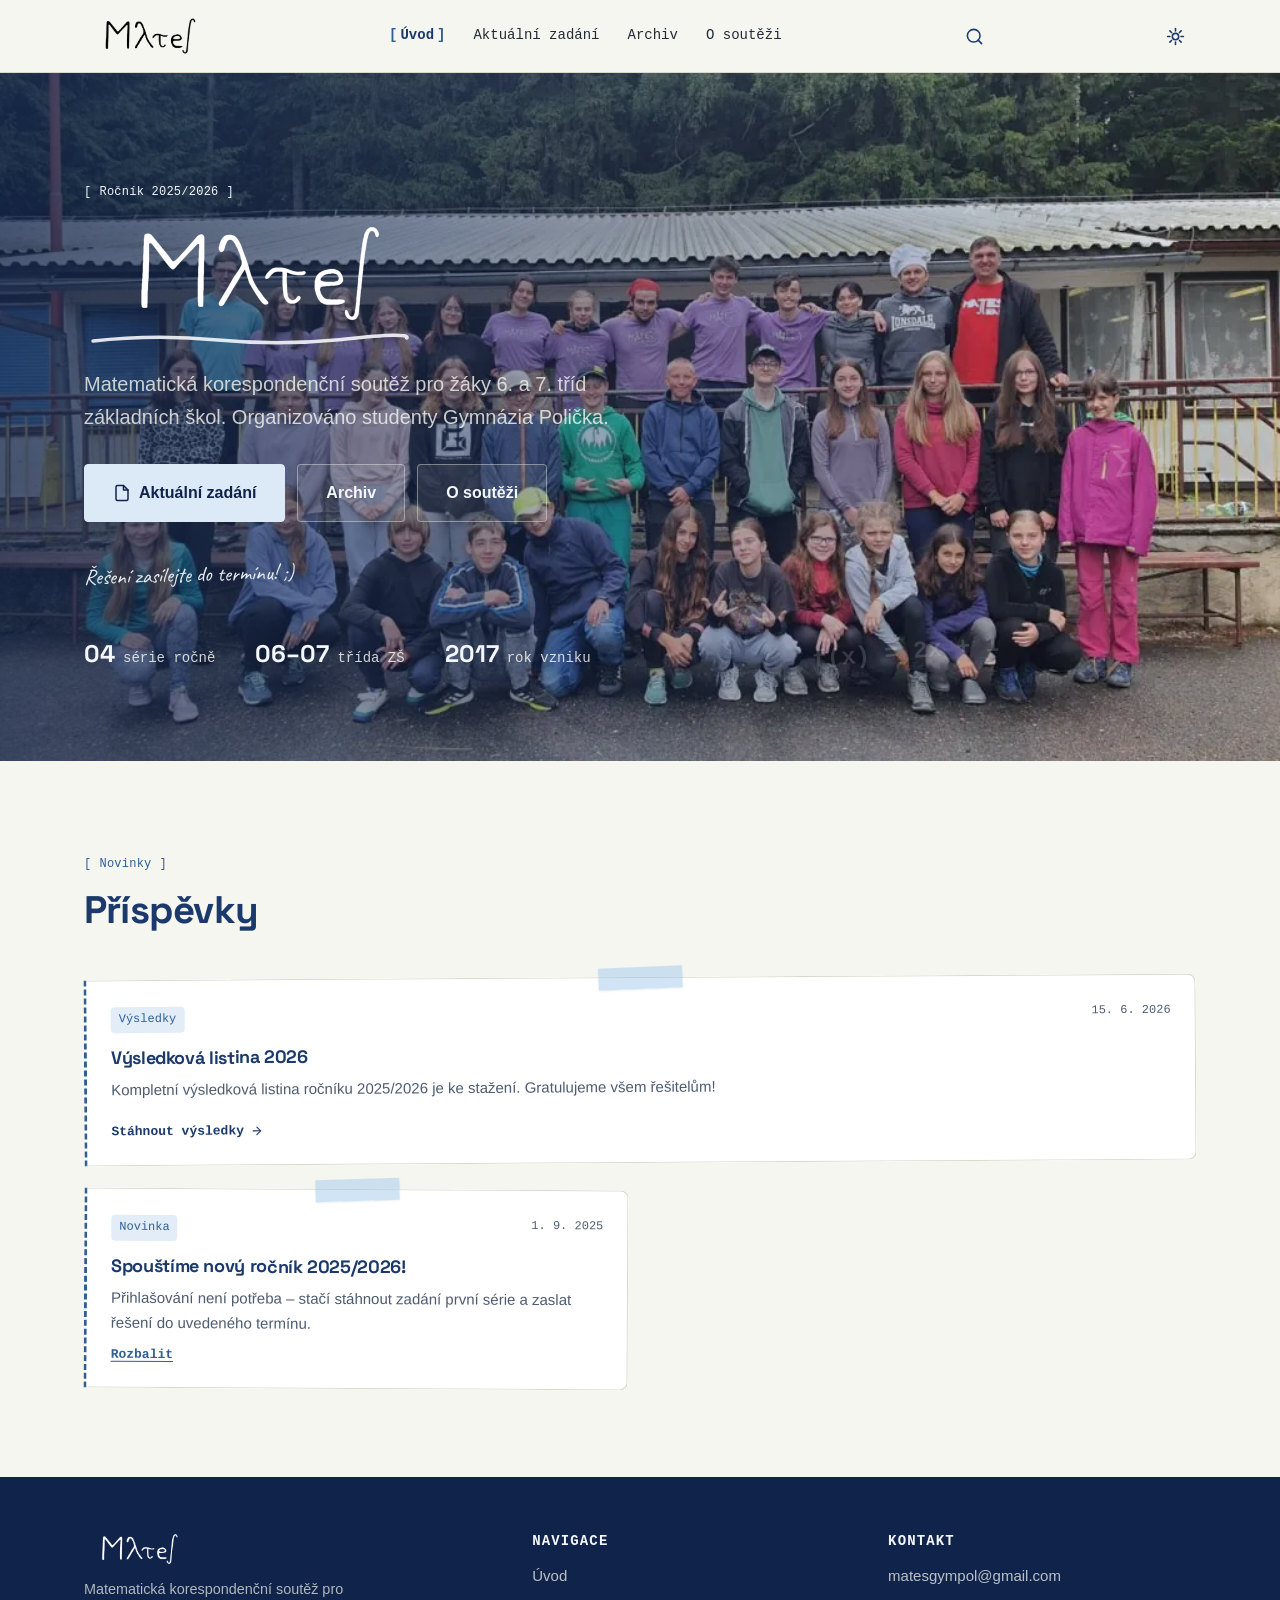
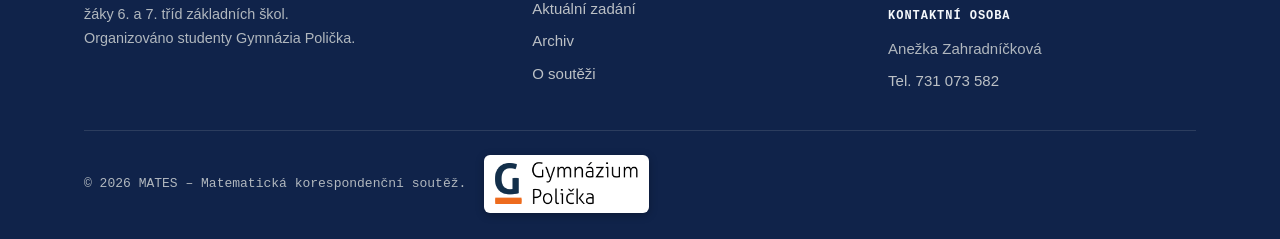
==== index.html @ 6ae93d24 "Add files via upload" ====
<!DOCTYPE html>
<html lang="cs">
<head>
<meta charset="UTF-8">
<meta name="viewport" content="width=device-width, initial-scale=1">
<title>Úvod – MATES | Matematická korespondenční soutěž</title>
<meta name="description" content="MATES – matematická korespondenční soutěž pro žáky 6. a 7. tříd základních škol, organizovaná studenty Gymnázia Polička.">
<link rel="icon" href="assets/images/favicon.svg" type="image/svg+xml">
<meta name="theme-color" content="#1B3A6B" media="(prefers-color-scheme: light)">
<meta name="theme-color" content="#0F1729" media="(prefers-color-scheme: dark)">
<meta property="og:type" content="website">
<meta property="og:title" content="Úvod – MATES | Matematická korespondenční soutěž">
<meta property="og:description" content="MATES – matematická korespondenční soutěž pro žáky 6. a 7. tříd základních škol, organizovaná studenty Gymnázia Polička.">
<meta property="og:image" content="assets/images/back1.webp">
<link rel="preload" as="image" href="assets/images/back1.webp">
<script>(function(){var t=null;try{t=localStorage.getItem("mates-theme")}catch(e){}if(t!=="light"&&t!=="dark"){t=window.matchMedia&&matchMedia("(prefers-color-scheme: dark)").matches?"dark":"light"}document.documentElement.setAttribute("data-theme",t)})();</script>
<link rel="preconnect" href="https://fonts.googleapis.com">
<link rel="preconnect" href="https://fonts.gstatic.com" crossorigin>
<link href="https://fonts.googleapis.com/css2?family=Space+Grotesk:wght@500;600;700&amp;family=Caveat:wght@600&amp;display=swap" rel="stylesheet">
<link rel="stylesheet" href="style.css?v=7">
</head>
<body>

<a class="skip-link" href="#main-content">Přeskočit na obsah</a>

<div class="chyba" id="chyba-obsah" hidden></div>

<header class="site-header" role="banner">
  <div class="container">
    <div class="nav">
      <a href="index.html" class="nav__brand" aria-label="MATES – Přejít na úvodní stránku">
        <img class="nav__logo" src="assets/images/logo.webp" alt="" aria-hidden="true">
      </a>

      <button class="nav__toggle" aria-controls="mobile-navigation" aria-expanded="false" aria-label="Otevřít menu">
        <span></span><span></span><span></span>
      </button>

      <nav aria-label="Hlavní navigace">
        <ul class="nav__menu">
          <li><a href="index.html" class="nav__link is-active" aria-current="page">Úvod</a></li>
          <li><a href="aktualni-zadani.html" class="nav__link">Aktuální zadání</a></li>
          <li><a href="archiv.html" class="nav__link">Archiv</a></li>
          <li><a href="o-soutezi.html" class="nav__link">O soutěži</a></li>
        </ul>
      </nav>

      <button type="button" class="nav__search" id="search-toggle" aria-label="Hledat" aria-expanded="false">
        <svg xmlns="http://www.w3.org/2000/svg" width="20" height="20" viewBox="0 0 24 24" fill="none" stroke="currentColor" stroke-width="2" stroke-linecap="round" stroke-linejoin="round" aria-hidden="true"><circle cx="11" cy="11" r="8"/><line x1="21" y1="21" x2="16.65" y2="16.65"/></svg>
      </button>

      <button type="button" class="theme-toggle" aria-label="Přepnout tmavý režim">
        <svg class="icon-sun" xmlns="http://www.w3.org/2000/svg" width="20" height="20" viewBox="0 0 24 24" fill="none" stroke="currentColor" stroke-width="2" stroke-linecap="round" stroke-linejoin="round" aria-hidden="true"><circle cx="12" cy="12" r="4"/><line x1="12" y1="2" x2="12" y2="5"/><line x1="12" y1="19" x2="12" y2="22"/><line x1="2" y1="12" x2="5" y2="12"/><line x1="19" y1="12" x2="22" y2="12"/><line x1="4.9" y1="4.9" x2="7" y2="7"/><line x1="17" y1="17" x2="19.1" y2="19.1"/><line x1="4.9" y1="19.1" x2="7" y2="17"/><line x1="17" y1="7" x2="19.1" y2="4.9"/></svg>
        <svg class="icon-moon" xmlns="http://www.w3.org/2000/svg" width="20" height="20" viewBox="0 0 24 24" fill="none" stroke="currentColor" stroke-width="2" stroke-linecap="round" stroke-linejoin="round" aria-hidden="true"><path d="M21 12.8A9 9 0 1 1 11.2 3a7 7 0 0 0 9.8 9.8z"/></svg>
      </button>
    </div>
  </div>
</header>

<div class="mobile-nav__overlay" id="mobile-nav-overlay" aria-hidden="true"></div>

<nav id="mobile-navigation" class="mobile-nav" aria-label="Mobilní navigace" aria-hidden="true">
  <div class="mobile-nav__header">
    <button class="mobile-nav__close" aria-label="Zavřít menu">
      <svg xmlns="http://www.w3.org/2000/svg" width="22" height="22" viewBox="0 0 24 24" fill="none" stroke="currentColor" stroke-width="2" stroke-linecap="round" stroke-linejoin="round"><line x1="18" y1="6" x2="6" y2="18"/><line x1="6" y1="6" x2="18" y2="18"/></svg>
    </button>
  </div>
  <div class="mobile-nav__content">
    <div class="mobile-nav__search">
      <input type="search" id="mobile-search-input" class="search__input" placeholder="Hledat…" aria-label="Vyhledat na webu" autocomplete="off">
      <div class="search__results" id="mobile-search-results" hidden></div>
    </div>
    <ul class="mobile-nav__list">
      <li><a href="index.html" class="is-active" aria-current="page">Úvod</a></li>
      <li><a href="aktualni-zadani.html">Aktuální zadání</a></li>
      <li><a href="archiv.html">Archiv</a></li>
      <li><a href="o-soutezi.html">O soutěži</a></li>
    </ul>
  </div>
  <div class="mobile-nav__footer">
    <h4>Kontakt</h4>
    <a data-z="email-link" href="mailto:matesgympol@gmail.com">matesgympol@gmail.com</a>
    <span data-z="skola">Gymnázium Polička</span>
    <button type="button" class="theme-toggle" aria-label="Přepnout tmavý režim">
      <svg class="icon-sun" xmlns="http://www.w3.org/2000/svg" width="20" height="20" viewBox="0 0 24 24" fill="none" stroke="currentColor" stroke-width="2" stroke-linecap="round" stroke-linejoin="round" aria-hidden="true"><circle cx="12" cy="12" r="4"/><line x1="12" y1="2" x2="12" y2="5"/><line x1="12" y1="19" x2="12" y2="22"/><line x1="2" y1="12" x2="5" y2="12"/><line x1="19" y1="12" x2="22" y2="12"/><line x1="4.9" y1="4.9" x2="7" y2="7"/><line x1="17" y1="17" x2="19.1" y2="19.1"/><line x1="4.9" y1="19.1" x2="7" y2="17"/><line x1="17" y1="7" x2="19.1" y2="4.9"/></svg>
      <svg class="icon-moon" xmlns="http://www.w3.org/2000/svg" width="20" height="20" viewBox="0 0 24 24" fill="none" stroke="currentColor" stroke-width="2" stroke-linecap="round" stroke-linejoin="round" aria-hidden="true"><path d="M21 12.8A9 9 0 1 1 11.2 3a7 7 0 0 0 9.8 9.8z"/></svg>
      <span>Tmavý režim</span>
    </button>
  </div>
</nav>

<main id="main-content">

  <section class="hero" aria-label="Úvodní sekce">
    <div class="hero__bg" id="hero-fotka"></div>

    <!-- Křídové čmáranice (vzorce) -->
    <svg class="doodle doodle--1" viewBox="0 0 220 44" aria-hidden="true"><text x="4" y="32" font-size="26">x² + y² = r²</text></svg>
    <svg class="doodle doodle--2" viewBox="0 0 190 44" aria-hidden="true"><text x="4" y="32" font-size="24">f(x) = 2x + 1</text></svg>
    <svg class="doodle doodle--3" viewBox="0 0 120 44" aria-hidden="true"><text x="4" y="32" font-size="30">∑ n²</text></svg>
    <svg class="doodle doodle--4" viewBox="0 0 150 44" aria-hidden="true"><text x="4" y="32" font-size="28">π ≈ 3,14</text></svg>

    <div class="container">
      <div class="hero__content">
        <span class="eyebrow" id="hero-stav">Ročník 2025/2026 · aktivní</span>
        <h1 class="hero__title"><img class="hero__logo" src="assets/images/logo-white.webp" alt="MATES"></h1>
        <svg class="chalk-underline" viewBox="0 0 300 14" preserveAspectRatio="none" aria-hidden="true">
          <path d="M3 9 Q 60 2 120 8 T 240 7 T 297 6" fill="none" stroke="currentColor" stroke-width="3.5" stroke-linecap="round"/>
        </svg>
        <p class="hero__subtitle" id="hero-podtitulek"></p>
        <div class="hero__actions">
          <a href="aktualni-zadani.html" class="btn btn-chalk btn-lg">
            <svg xmlns="http://www.w3.org/2000/svg" width="18" height="18" viewBox="0 0 24 24" fill="none" stroke="currentColor" stroke-width="2" stroke-linecap="round" stroke-linejoin="round"><path d="M14 2H6a2 2 0 0 0-2 2v16a2 2 0 0 0 2 2h12a2 2 0 0 0 2-2V8z"/><polyline points="14 2 14 8 20 8"/></svg>
            Aktuální zadání
          </a>
          <a href="archiv.html" class="btn btn-ghost btn-lg">Archiv</a>
          <a href="o-soutezi.html" class="btn btn-ghost btn-lg">O soutěži</a>
        </div>
        <p class="hero__note" id="hero-poznamka" hidden></p>
        <div class="hero__stats" id="hero-statistiky"></div>
      </div>
    </div>
  </section>

  <section class="section" id="prispevky">
    <div class="container">
      <div class="section__head">
        <span class="eyebrow">Novinky</span>
        <h2 class="section__title"><a href="vsechny-prispevky.html">Příspěvky</a></h2>
      </div>
      <div class="posts-grid" id="posts-grid"></div>
    </div>
  </section>

</main>

<footer class="site-footer" role="contentinfo">
  <div class="container">
    <div class="footer-top">
      <div>
        <div class="footer-brand"><img class="footer-logo" src="assets/images/logo-white.webp" alt="" aria-hidden="true"></div>
        <p class="footer-desc">Matematická korespondenční soutěž pro žáky 6. a 7. tříd základních škol. Organizováno studenty Gymnázia Polička.</p>
      </div>
      <div>
        <h4 class="footer-heading">Navigace</h4>
        <nav class="footer-links" aria-label="Patička navigace">
          <a href="index.html">Úvod</a>
          <a href="aktualni-zadani.html">Aktuální zadání</a>
          <a href="archiv.html">Archiv</a>
          <a href="o-soutezi.html">O soutěži</a>
        </nav>
      </div>
      <div>
        <h4 class="footer-heading">Kontakt</h4>
        <div class="footer-links">
          <a data-z="email-link" href="mailto:matesgympol@gmail.com">matesgympol@gmail.com</a>
          <span class="footer-subhead">Kontaktní osoba</span>
          <span data-z="osoba">Anežka Zahradníčková</span>
          <a data-z="telefon" href="tel:731073582">Tel. 731 073 582</a>
        </div>
      </div>
    </div>
    <div class="footer-bottom">
      <span class="footer-bottom__group">
        <span>&copy; <span data-z="rok-letos">2026</span> MATES – Matematická korespondenční soutěž.</span>
        <a class="footer-school-logo" href="https://www.gympolicka.cz" target="_blank" rel="noopener" aria-label="Gymnázium Polička – web školy"><img src="assets/images/skola-logo.webp" alt="Gymnázium Polička"></a>
      </span>
    </div>
  </div>
</footer>

<script src="obsah.js?v=7"></script>
<script src="main.js?v=7"></script>
<script src="editor.js?v=7"></script>
</body>
</html>
---- style.css ----
/* ============================================================================
   MATES — design system
   Modrá tabule s bílou křídou na papírovém pozadí.
   Vzhled (barvy, písma) se mění TADY. Obsah se mění v obsah.js.
   ============================================================================ */

:root {
  color-scheme: light;
  --ink: #1B3A6B;
  --ink-2: #10234A;
  --paper: #F5F6EF;
  --paper-2: #ECEEE3;
  --box: #F2F3ED;   /* jemnější béžová pro řádky a krabice */
  --chalk: #F4F7FB;   /* bílá křída (na modré tabuli) */
  --chalk-deep: #2F5D94; /* ocelová modř (na světlém pozadí) */
  --coral: #C6512F;
  --coral-bg: #FBEAE2;
  --line: #DAD9CC;
  --text: #202B38;      /* neutrál zchlazený k modři */
  --text-muted: #4E5C70; /* ≥ 5.5:1 na papíře */
  --white: #FFFFFF;

  /* modrá škála jednoho odstínu */
  --blue-50: #E3EDF8;
  --blue-100: #DCE9F7;
  --blue-200: #C9DDF2;
  /* sémantické stavy */
  --ok: #2E6B3C; --ok-bg: #E4F0E6;
  --warn: #8A6D1D; --warn-bg: #F6F0DA;

  --hero-bg: #10234A;
  --shadow-hdr: 0 6px 20px rgba(16,35,74,0.14);

  --font-display: "Space Grotesk", "Segoe UI", sans-serif;
  --font-body: -apple-system, BlinkMacSystemFont, "Segoe UI", Roboto, "Helvetica Neue", Arial, sans-serif;
  --font-mono: ui-monospace, "Cascadia Mono", "Segoe UI Mono", Menlo, Consolas, monospace;
  --font-hand: "Caveat", "Segoe Script", cursive;

  /* typografická škála */
  --text-xs: 0.75rem; --text-sm: 0.875rem; --text-md: 1.0625rem;
  --text-lg: 1.125rem; --text-xl: 1.375rem; --text-2xl: 1.75rem; --text-3xl: 2.4rem;
  /* rytmus pohybu */
  --dur-1: 0.15s; --dur-2: 0.25s; --dur-3: 0.4s;

  --radius-sm: 4px;
  --radius-md: 8px;
  --container: 1160px;
  --pad: 24px;
  --gap-section: 88px;

  --ease: cubic-bezier(0.4, 0, 0.2, 1);
}

/* ---------- Tmavý režim (přepínač v menu / dle systému) ---------- */
[data-theme="dark"] {
  color-scheme: dark;
  --ink: #DCE5F1;
  --ink-2: #0A111F;
  --paper: #0F1729;
  --paper-2: #16213A;
  --box: #1B2845;   /* řádky světlejší než karta → oddělené */
  --chalk: #F4F7FB;
  --chalk-deep: #8FB4E0;
  --coral: #E37E5A;
  --coral-bg: #3A241C;
  --line: rgba(220,231,245,0.14);
  --text: #C9D4E2;
  --text-muted: #9AA7BA; /* ≥ 6:1 na tmavých plochách */
  --white: #17223B;
  --blue-50: #22355A;
  --blue-100: #2A3F68;
  --blue-200: #33507F;
  --ok: #7BC48F; --ok-bg: #1D3326;
  --warn: #D9B45C; --warn-bg: #332B17;
  --hero-bg: #0B1526;
  --shadow-hdr: 0 6px 20px rgba(0,0,0,0.5);
}
[data-theme="dark"] .btn-primary:hover { background: var(--blue-200); border-color: var(--blue-200); color: var(--ink-2); }
[data-theme="dark"] .btn-chalk { color: var(--chalk); }
[data-theme="dark"] .btn-chalk:hover { color: var(--chalk); }
[data-theme="dark"] .skip-link { color: var(--ink-2); }
[data-theme="dark"] .info-item__logo, [data-theme="dark"] .footer-school-logo img { background: #fff; }
[data-theme="dark"] .tape { background: rgba(154,195,235,0.25); }
[data-theme="dark"] .archiv-link { border: 1px solid var(--line); }
[data-theme="dark"] .edit-overlay { background: rgba(5,10,20,0.72); }
@media (max-width: 900px) { .nav .theme-toggle { display: none; } }

/* ---------- Reset ---------- */
*, *::before, *::after { box-sizing: border-box; margin: 0; padding: 0; }
html { -webkit-font-smoothing: antialiased; scroll-padding-top: 84px; }
body {
  font-family: var(--font-body);
  font-size: 1rem;
  color: var(--text);
  background: var(--paper);
  line-height: 1.65;
  overflow-x: hidden;
}
img { max-width: 100%; height: auto; display: block; }
a { color: inherit; text-decoration: none; }
ul, ol { list-style: none; }
button { font: inherit; cursor: pointer; background: none; border: none; color: inherit; }
h1, h2, h3, h4 {
  font-family: var(--font-display);
  color: var(--ink);
  line-height: 1.2;
  font-weight: 700;
  letter-spacing: -0.02em;
}
p { margin-bottom: 1rem; }
p:last-child { margin-bottom: 0; }
svg { display: block; }

:focus-visible { outline: 2px solid var(--chalk-deep); outline-offset: 2px; }
::selection { background: var(--chalk-deep); color: var(--paper); }
.hero :focus-visible, .page-hero :focus-visible, .site-footer :focus-visible, .btn-ghost:focus-visible { outline-color: rgba(244,247,251,0.95); }

@media (prefers-reduced-motion: reduce) {
  * { animation-duration: 0.01ms !important; transition-duration: 0.01ms !important; }
}

/* ---------- Základní prvky ---------- */
.container { max-width: var(--container); margin: 0 auto; padding: 0 var(--pad); }
.section { padding: var(--gap-section) 0; }
.section--alt { background: var(--paper-2); }
.section__head { margin-bottom: 44px; }
.section__head .eyebrow { margin-bottom: 12px; }
.section__title { font-size: clamp(1.75rem, 4vw, 2.4rem); }

.sr-only {
  position: absolute; width: 1px; height: 1px; padding: 0; margin: -1px;
  overflow: hidden; clip: rect(0,0,0,0); white-space: nowrap; border: 0;
}

.skip-link {
  position: absolute; top: -100%; left: 16px;
  background: var(--ink); color: var(--white);
  padding: 10px 18px; border-radius: 0 0 var(--radius-sm) var(--radius-sm);
  z-index: 9999; font-weight: 600; font-family: var(--font-mono); font-size: 0.85rem;
}
.skip-link:focus { top: 0; }

/* Štítek v hranatých závorkách — jako zápis rovnice */
.eyebrow {
  display: inline-flex; align-items: center; gap: 8px;
  font-family: var(--font-mono); font-size: 0.75rem; font-weight: 500;
  letter-spacing: 0.02em; color: var(--chalk-deep);
}
.eyebrow::before { content: "["; }
.eyebrow::after { content: "]"; }

/* ---------- Tlačítka ---------- */
.btn {
  display: inline-flex; align-items: center; justify-content: center; gap: 8px;
  padding: 12px 22px; border-radius: var(--radius-sm);
  font-size: 0.9375rem; font-weight: 600;
  border: 1.5px solid transparent; transition: transform 0.15s var(--ease), background-color 0.15s var(--ease), color 0.15s var(--ease);
  white-space: nowrap;
}
.btn:hover { transform: translateY(-2px); }
.btn:active { transform: translateY(0) scale(0.98); }
.btn-primary { background: var(--ink); color: var(--paper); border-color: var(--ink); }
.btn-primary:hover { background: var(--ink-2); border-color: var(--ink-2); }
.btn-chalk { background: var(--blue-100); color: var(--ink-2); border-color: var(--blue-100); }
.btn-chalk:hover { background: var(--blue-200); border-color: var(--blue-200); }
.btn-outline { background: transparent; color: var(--ink); border-color: var(--ink); }
.btn-outline:hover { background: var(--ink); color: var(--paper); }
.btn-ghost { background: rgba(245,246,239,0.08); color: var(--chalk); border-color: rgba(245,246,239,0.4); }
.btn-ghost:hover { background: rgba(245,246,239,0.18); }
.btn-sm { padding: 8px 16px; font-size: 0.8125rem; }
.btn-lg { padding: 15px 28px; font-size: 1rem; }
.btn-full { width: 100%; }

/* ---------- Chybový pruh (když se pokazí obsah.js) ---------- */
.chyba {
  background: var(--coral-bg); color: var(--coral);
  border-bottom: 2px solid var(--coral);
  padding: 12px var(--pad); font-size: 0.875rem; font-weight: 600;
}

/* ============================================================================
   HLAVIČKA A MENU
   ============================================================================ */
.site-header {
  position: sticky; top: 0; z-index: 1000;
  background: var(--paper);
  border-bottom: 1px solid var(--line);
  transition: box-shadow 0.25s var(--ease);
}
.site-header.is-scrolled { box-shadow: var(--shadow-hdr); }
/* Poznámka: mobilní menu (drawer) má z-index 1100, overlay 1050,
   takže vysouvací panel leží NAD hlavičkou a tlačítko zavření je klikací. */
.nav { display: flex; align-items: center; justify-content: space-between; height: 72px; gap: 16px; }
.nav__brand { display: flex; align-items: center; gap: 10px; font-family: var(--font-display); font-weight: 700; font-size: 1.25rem; color: var(--ink); }
.nav__logo { height: 38px; width: auto; }
.nav__brand-mark {
  display: flex; align-items: center; justify-content: center; width: 36px; height: 36px;
  background: var(--ink); color: var(--chalk); border-radius: var(--radius-sm);
  font-family: var(--font-mono); font-weight: 700; font-size: 0.95rem;
}

.nav__search {
  display: inline-flex; align-items: center; justify-content: center;
  width: 40px; height: 40px; border-radius: var(--radius-sm);
  color: var(--ink); background: transparent; border: 1px solid transparent;
  cursor: pointer; transition: background 0.15s var(--ease), color 0.15s var(--ease), border-color 0.15s var(--ease);
}
.nav__search:hover { background: var(--paper-2); color: var(--chalk-deep); border-color: var(--line); }
.nav__search[aria-expanded="true"] { background: var(--paper-2); color: var(--chalk-deep); border-color: var(--line); }
.nav__search svg { width: 19px; height: 19px; }

/* Přepínač světlého/tmavého režimu */
.theme-toggle {
  display: inline-flex; align-items: center; justify-content: center;
  width: 40px; height: 40px; border-radius: var(--radius-sm);
  color: var(--ink); background: transparent; border: 1px solid transparent;
  cursor: pointer; transition: background var(--dur-1) var(--ease), color var(--dur-1) var(--ease), border-color var(--dur-1) var(--ease);
}
.theme-toggle:hover { background: var(--paper-2); color: var(--chalk-deep); border-color: var(--line); }
.theme-toggle svg { width: 19px; height: 19px; }
.theme-toggle .icon-moon { display: none; }
[data-theme="dark"] .theme-toggle .icon-sun { display: none; }
[data-theme="dark"] .theme-toggle .icon-moon { display: block; }

.nav__toggle { display: none; }

.nav__menu { display: flex; align-items: center; gap: 4px; }
.nav__link {
  display: block; padding: 7px 12px; font-size: 0.875rem; font-weight: 500;
  color: var(--text); border-radius: var(--radius-sm); font-family: var(--font-mono);
}
.nav__link:hover { background: var(--paper-2); color: var(--ink); }
.nav__link.is-active { color: var(--ink); font-weight: 600; }
.nav__link.is-active::before { content: "["; color: var(--chalk-deep); margin-right: 3px; }
.nav__link.is-active::after { content: "]"; color: var(--chalk-deep); margin-left: 3px; }

@media (max-width: 900px) {
  .nav__menu { display: none; }
  .nav__toggle {
    display: flex; flex-direction: column; justify-content: center; align-items: center;
    gap: 5px; width: 44px; height: 44px; border-radius: var(--radius-sm);
    position: relative; z-index: 1100;
  }
  .nav__toggle span { display: block; width: 22px; height: 2px; background: var(--ink); border-radius: 2px; transition: transform 0.25s var(--ease), opacity 0.2s var(--ease); }
  .nav__toggle.active span:nth-child(1) { transform: translateY(7px) rotate(45deg); }
  .nav__toggle.active span:nth-child(2) { opacity: 0; }
  .nav__toggle.active span:nth-child(3) { transform: translateY(-7px) rotate(-45deg); }
}
@media (min-width: 901px) { .nav__toggle { display: none !important; } }
@media (max-width: 900px) {
  /* Lupa v hlavičce je jen na desktopu — na mobilu je vyhledávání v menu */
  .nav__search { display: none; }
}

/* Mobilní menu (vysouvací panel) */
.mobile-nav, .mobile-nav__overlay { display: none; }

@media (max-width: 900px) {
  .mobile-nav__overlay {
    display: block; position: fixed; inset: 0; background: rgba(16,35,74,0.55);
    z-index: 1050; opacity: 0; visibility: hidden; pointer-events: none;
    transition: opacity 0.3s ease, visibility 0.3s;
  }
  .mobile-nav__overlay.active { opacity: 1; visibility: visible; pointer-events: auto; }

  .mobile-nav {
    display: flex; flex-direction: column;
    position: fixed; top: 0; right: 0; bottom: 0; width: 320px; max-width: 85vw;
    background: var(--paper); z-index: 1100; transform: translateX(100%);
    transition: transform 0.35s var(--ease);
    box-shadow: -8px 0 30px rgba(16,35,74,0.18);
    background-image:
      linear-gradient(var(--line) 1px, transparent 1px),
      linear-gradient(90deg, var(--line) 1px, transparent 1px);
    background-size: 24px 24px; background-position: -1px -1px;
  }
  .mobile-nav.active { transform: translateX(0); }

  .mobile-nav__header { display: flex; justify-content: flex-end; align-items: center; padding: 14px 20px; border-bottom: 1px solid var(--line); height: 72px; background: var(--paper); }
  .mobile-nav__close { display: flex; align-items: center; justify-content: center; width: 40px; height: 40px; border-radius: var(--radius-sm); color: var(--ink); }
  .mobile-nav__close:hover { background: var(--paper-2); }

  .mobile-nav__content { flex: 1; overflow-y: auto; padding: 24px; }
  .mobile-nav__list { display: flex; flex-direction: column; gap: 2px; }
  .mobile-nav__list a {
    display: block; padding: 15px 4px; font-size: 1.2rem; font-weight: 600; font-family: var(--font-display);
    color: var(--ink); border-bottom: 1px solid var(--line);
  }
  .mobile-nav__list a.is-active { color: var(--chalk-deep); }
  .mobile-nav__list li:last-child a { border-bottom: none; }

  .mobile-nav__footer { padding: 20px 24px calc(20px + env(safe-area-inset-bottom)); border-top: 1px solid var(--line); background: var(--paper); }
  .mobile-nav__footer h4 { font-family: var(--font-mono); font-size: 0.75rem; font-weight: 600; text-transform: uppercase; letter-spacing: 0.08em; color: var(--text-muted); margin-bottom: 8px; }
  .mobile-nav__footer a { display: block; font-size: 0.9375rem; color: var(--ink); font-weight: 600; margin-bottom: 4px; }
  .mobile-nav__footer span { display: block; font-size: 0.9375rem; color: var(--text-muted); }
  .mobile-nav__footer .theme-toggle { width: 100%; margin-top: 16px; gap: 8px; border: 1px solid var(--line); background: var(--paper-2); }
}

/* ============================================================================
   HERO — úvodní stránka (tabulová modrá s křídovými čmáranicemi)
   ============================================================================ */
.hero {
  position: relative; overflow: hidden; padding: 104px 0 88px;
  background: var(--hero-bg);
  background-image:
    linear-gradient(rgba(245,246,239,0.055) 1px, transparent 1px),
    linear-gradient(90deg, rgba(245,246,239,0.055) 1px, transparent 1px);
  background-size: 44px 44px;
}
.hero__bg { position: absolute; inset: 0; background-size: cover; background-position: center; }
.hero__bg::after {
  content: ""; position: absolute; inset: 0;
  /* fotka je dobře vidět, text vlevo drží jen mírný přechod */
  background: linear-gradient(100deg, rgba(16,35,74,0.78) 0%, rgba(16,35,74,0.42) 45%, rgba(16,35,74,0.04) 100%);
}
.hero__content { position: relative; z-index: 2; max-width: 720px; animation: rise 0.6s var(--ease) both; }
.hero .eyebrow { color: var(--chalk); margin-bottom: 20px; }
.hero__title {
  display: block; margin-bottom: 8px;
}
.hero__logo {
  width: clamp(230px, 36vw, 350px); height: auto; display: block;
}
.chalk-underline {
  display: block; width: min(320px, 70%); height: 14px; color: var(--chalk);
  margin: 0 0 22px 6px; opacity: 0.9;
}
.hero__subtitle {
  font-size: clamp(1rem, 2.2vw, 1.25rem); color: rgba(245,246,239,0.8);
  margin-bottom: 30px; max-width: 560px;
}
.hero__actions { display: flex; flex-wrap: wrap; gap: 12px; margin-bottom: 28px; }
.hero__note {
  font-family: var(--font-hand); font-size: 1.35rem; color: var(--chalk);
  transform: rotate(-1.5deg); margin-bottom: 48px; opacity: 0.95;
}
.hero__stats { display: flex; flex-wrap: wrap; gap: 40px; font-family: var(--font-mono); }
.hero__stat { color: rgba(245,246,239,0.85); font-size: 0.875rem; }
.hero__stat b { font-family: var(--font-display); font-size: 1.5rem; color: var(--chalk); font-weight: 700; margin-right: 8px; }
@keyframes rise {
  from { opacity: 0; transform: translateY(16px); }
  to { opacity: 1; transform: none; }
}

/* Křídové čmáranice v hero (matematické vzorce) */
.doodle {
  position: absolute; color: var(--chalk); opacity: 0.16;
  font-family: var(--font-mono); font-weight: 600;
  pointer-events: none; z-index: 1;
}
.doodle text { fill: currentColor; }
.doodle--1 { top: 120px; right: 8%; width: 220px; transform: rotate(6deg); }
.doodle--2 { bottom: 90px; right: 22%; width: 190px; transform: rotate(-5deg); }
.doodle--3 { top: 52%; right: 4%; width: 120px; transform: rotate(-8deg); }
.doodle--4 { top: 30%; right: 30%; width: 150px; transform: rotate(4deg); }
@media (max-width: 900px) { .doodle { display: none; } }

/* ============================================================================
   HERO vnitřních stránek
   ============================================================================ */
.page-hero {
  position: relative; overflow: hidden; padding: 72px 0 52px;
  background: var(--hero-bg);
  background-image:
    linear-gradient(rgba(245,246,239,0.055) 1px, transparent 1px),
    linear-gradient(90deg, rgba(245,246,239,0.055) 1px, transparent 1px);
  background-size: 44px 44px;
}
.page-hero__bg { position: absolute; inset: 0; background-size: cover; background-position: center; }
.page-hero__bg::after { content: ""; position: absolute; inset: 0; background: linear-gradient(100deg, rgba(16,35,74,0.75) 0%, rgba(16,35,74,0.4) 50%, rgba(16,35,74,0.06) 100%); }
.page-hero .container { position: relative; z-index: 2; }
.page-hero .eyebrow { color: var(--chalk); margin-bottom: 12px; }
.page-hero h1 { color: var(--chalk); font-size: clamp(2rem, 4.5vw, 2.9rem); margin-bottom: 10px; }
.page-hero p { color: rgba(245,246,239,0.78); max-width: 600px; font-size: 1.0625rem; }

/* ============================================================================
   KARTY
   ============================================================================ */

/* Pracovní list — karta s perforovaným okrajem a kouskem izolepy */
.worksheet, .vzkaz, .assignment {
  position: relative; background: var(--white); border: 1px solid var(--line);
  border-left: 3px dashed var(--chalk-deep);
  border-radius: 0 var(--radius-md) var(--radius-md) 0;
}
.tape {
  position: absolute; top: -11px; left: 50%; width: 84px; height: 22px;
  background: rgba(154,195,235,0.45);
  transform: translateX(-50%) rotate(-2deg);
  box-shadow: 0 1px 2px rgba(27,58,107,0.08);
  pointer-events: none;
}
.worksheet {
  padding: 26px 24px 22px; display: flex; flex-direction: column; gap: 0;
  transform: rotate(-0.35deg);
  transition: transform 0.22s var(--ease), box-shadow 0.22s var(--ease);
}
.worksheet:nth-child(2n) { transform: rotate(0.3deg); }
.worksheet:hover { transform: rotate(0deg) translateY(-4px); box-shadow: 0 14px 30px rgba(27,58,107,0.1); }
.worksheet__top { display: flex; justify-content: space-between; align-items: flex-start; gap: 10px; margin-bottom: 14px; }
.worksheet__tag { font-family: var(--font-mono); font-size: 0.75rem; color: var(--chalk-deep); background: var(--blue-50); padding: 3px 8px; border-radius: var(--radius-sm); white-space: nowrap; }
.worksheet__date { font-family: var(--font-mono); font-size: 0.75rem; color: var(--text-muted); white-space: nowrap; }
.worksheet__title { font-size: 1.125rem; margin-bottom: 10px; }
.worksheet__title a:hover { color: var(--chalk-deep); }
.worksheet__excerpt { color: var(--text-muted); font-size: 0.9375rem; margin-bottom: 18px; flex: 1; }
.worksheet__link { display: inline-flex; align-items: center; gap: 6px; font-family: var(--font-mono); font-size: 0.8125rem; font-weight: 600; color: var(--ink); }
.worksheet__link:hover { color: var(--coral); }

.card-grid { display: grid; grid-template-columns: repeat(3, 1fr); gap: 26px 24px; }

/* Příspěvky na úvodní stránce: první celý, další dva v řadě */
.posts-grid { display: grid; grid-template-columns: 1fr; gap: 26px 24px; }
.posts-grid .worksheet--full { grid-column: 1 / -1; }
.worksheet__excerpt--clamp {
  display: -webkit-box; -webkit-line-clamp: 3; -webkit-box-orient: vertical; overflow: hidden;
  margin-bottom: 8px;
}
.worksheet__toggle {
  align-self: flex-start; background: none; border: none; padding: 0;
  color: var(--chalk-deep); font-family: var(--font-mono); font-size: 0.8125rem; font-weight: 600;
  cursor: pointer; text-decoration: underline; text-underline-offset: 3px;
}
.worksheet__toggle:hover { color: var(--coral); }
.worksheet__more { margin-bottom: 6px; }
.worksheet__more .worksheet__excerpt { flex: 0; }
.worksheet.highlight { animation: hl-flash 2s var(--ease); }
@keyframes hl-flash {
  0% { box-shadow: 0 0 0 4px var(--chalk-deep); }
  100% { box-shadow: 0 0 0 4px rgba(47,93,148,0); }
}
@media (min-width: 700px) {
  .posts-grid { grid-template-columns: 1fr 1fr; }
}

.section__title a { color: inherit; text-decoration: none; }
.section__title a:hover { color: var(--chalk-deep); text-decoration: underline; text-underline-offset: 4px; }

/* Vyhledávání v mobilním menu */
.mobile-nav__search { margin-bottom: 20px; }
.mobile-nav__search .search__input { background: var(--white); }
.mobile-nav__search .search__results { margin-top: 10px; max-height: 40vh; overflow-y: auto; }

/* Vyhledávání — panel pod hlavičkou (lupa v menu) */
.search-panel {
  position: absolute; top: 100%; left: 0; right: 0;
  background: var(--paper); border-bottom: 1px solid var(--line);
  box-shadow: 0 18px 40px rgba(16,35,74,0.16);
  padding: 18px 0 24px;
  animation: panel-in var(--dur-2) var(--ease);
}
@keyframes panel-in {
  from { opacity: 0; transform: translateY(-6px); }
  to { opacity: 1; transform: none; }
}
.search-panel__bar { display: flex; gap: 10px; }
.search-panel .search__input { flex: 1; }
.search-panel__close {
  flex-shrink: 0; width: 48px; border: 2px solid var(--line); border-radius: var(--radius-md);
  background: var(--white); color: var(--text-muted); cursor: pointer;
  display: inline-flex; align-items: center; justify-content: center;
  transition: border-color 0.15s var(--ease), color 0.15s var(--ease);
}
.search-panel__close:hover { border-color: var(--chalk-deep); color: var(--ink); }
.search-panel .search__results { max-height: 55vh; overflow-y: auto; }
.search__input {
  width: 100%; padding: 14px 18px; font: inherit; font-size: 1.0625rem; color: var(--ink);
  background: var(--white); border: 2px solid var(--line); border-radius: var(--radius-md);
  transition: border-color 0.15s var(--ease), box-shadow 0.15s var(--ease);
}
.search__input:focus { outline: none; border-color: var(--chalk-deep); box-shadow: 0 0 0 3px rgba(47,93,148,0.15); }
.search__input::placeholder { color: var(--text-muted); }
.search__results { margin-top: 18px; display: flex; flex-direction: column; gap: 10px; }
.search__result {
  background: var(--white); border: 1px solid var(--line); border-radius: var(--radius-md);
  padding: 14px 18px; display: flex; flex-direction: column; gap: 3px;
}
.search__result-type {
  font-family: var(--font-mono); font-size: 0.6875rem; text-transform: uppercase;
  letter-spacing: 0.07em; color: var(--chalk-deep);
}
.search__result a { font-weight: 600; color: var(--ink); text-decoration: none; }
.search__result a:hover { text-decoration: underline; }
.search__empty { color: var(--text-muted); font-size: 0.9375rem; }

/* Vzkaz od týmu */
.vzkaz { padding: 40px 36px 34px; max-width: 780px; transform: rotate(-0.4deg); }
.vzkaz__text { font-size: 1.125rem; line-height: 1.8; margin-bottom: 18px; }
.vzkaz__podpis { font-family: var(--font-hand); font-size: 1.6rem; color: var(--chalk-deep); margin-bottom: 26px; }
.vzkaz .btn { margin-top: 4px; }

/* Prázdný stav (zatím žádný obsah) */
.empty-state {
  text-align: center; padding: 40px 24px; background: var(--white);
  border: 1.5px dashed var(--line); border-radius: var(--radius-md);
  color: var(--text-muted); font-size: 0.9375rem;
}

/* ============================================================================
   AKTUÁLNÍ ZADÁNÍ
   ============================================================================ */
.assignment { overflow: hidden; max-width: 760px; transform: rotate(-0.3deg); }
.assignment__head { padding: 30px 32px; border-bottom: 1px solid var(--line); }
.assignment__label { font-family: var(--font-mono); font-size: 0.8125rem; color: var(--chalk-deep); margin-bottom: 8px; }
.assignment__title { font-size: 1.5rem; margin-bottom: 14px; }
.assignment__deadline {
  display: inline-flex; align-items: center; gap: 8px;
  font-family: var(--font-mono); font-size: 0.8125rem;
  background: var(--blue-50); color: var(--chalk-deep); padding: 6px 12px; border-radius: var(--radius-sm);
}
.assignment__body { padding: 30px 32px 32px; }
.assignment__download {
  display: flex; align-items: center; justify-content: space-between; gap: 16px; flex-wrap: wrap;
  background: var(--box); border: 1px solid var(--line); border-radius: var(--radius-md);
  padding: 18px 22px; margin: 20px 0;
}
.assignment__file strong { display: block; font-size: 0.9375rem; }
.assignment__file span { font-size: 0.8125rem; color: var(--text-muted); }
.assignment__info { background: var(--box); border-radius: var(--radius-md); padding: 22px; margin-top: 24px; }
.assignment__info h3 { font-size: 1rem; margin-bottom: 8px; }
.assignment__info p { color: var(--text-muted); font-size: 0.9375rem; }
.assignment__info a { color: var(--ink); font-weight: 600; text-decoration: underline; text-decoration-color: var(--chalk); text-underline-offset: 3px; }
.assignment__info a:hover { color: var(--chalk-deep); }

/* ============================================================================
   ARCHIV
   ============================================================================ */
.archiv-list { display: flex; flex-direction: column; gap: 12px; max-width: 760px; }
.archiv-item { background: var(--white); border: 1px solid var(--line); border-radius: var(--radius-md); overflow: hidden; }
.archiv-toggle {
  width: 100%; display: flex; align-items: center; justify-content: space-between; gap: 12px;
  padding: 20px 24px; font-family: var(--font-display); font-weight: 700; font-size: 1.0625rem; color: var(--ink);
}
.archiv-toggle:hover { background: var(--paper-2); }
.archiv-chevron { width: 18px; height: 18px; flex-shrink: 0; transition: transform 0.25s var(--ease); }
.archiv-toggle[aria-expanded="true"] .archiv-chevron { transform: rotate(180deg); }

/* Vysouvací panel bez pevné výšky (grid trik — funguje pro libovolný počet řádků).
   visibility skrývá obsah i z tabulátoru a čtečky, ne jen vizuálně. */
.archiv-panel { display: grid; grid-template-rows: 0fr; visibility: hidden; transition: grid-template-rows 0.3s var(--ease), visibility 0.3s; }
.archiv-panel.open { grid-template-rows: 1fr; visibility: visible; }
.archiv-panel__clip { overflow: hidden; min-height: 0; }
.archiv-panel__inner { padding: 4px 24px 20px; display: flex; flex-direction: column; gap: 8px; }
.archiv-link {
  display: flex; align-items: center; justify-content: space-between; gap: 12px; padding: 12px 14px;
  background: var(--box); border-radius: var(--radius-sm); font-size: 0.9375rem; font-weight: 500; color: var(--ink);
}
a.archiv-link:hover { background: var(--blue-50); }
.archiv-link.disabled { color: var(--text-muted); cursor: default; }  .archiv-link .tag { font-family: var(--font-mono); font-size: 0.75rem; color: var(--text-muted); }
  a.archiv-link:hover .tag { color: var(--ink); }
  .archiv-series { display: flex; flex-direction: column; gap: 6px; }

/* ============================================================================
   O SOUTĚŽI
   ============================================================================ */
.about-grid { display: grid; grid-template-columns: 1.5fr 1fr; gap: 56px; align-items: start; }
.o-nas h3 { font-size: 1.1875rem; margin: 1.9rem 0 0.7rem; }
.o-nas h3:first-child { margin-top: 0; }
.o-nas p { color: var(--text-muted); }

.info-list { display: flex; flex-direction: column; gap: 4px; }
.info-item { display: flex; gap: 14px; padding: 16px 0; border-bottom: 1px solid var(--line); }
.info-item:last-child { border-bottom: none; }
.info-item__icon { display: flex; align-items: center; justify-content: center; width: 38px; height: 38px; background: var(--paper-2); border-radius: var(--radius-sm); flex-shrink: 0; }
.info-item__icon svg { width: 18px; height: 18px; color: var(--ink); }
.info-item__label { font-family: var(--font-mono); font-size: 0.75rem; color: var(--text-muted); margin-bottom: 2px; }
.info-item__value { font-size: 0.9375rem; font-weight: 600; color: var(--ink); }
.info-item__value a { text-decoration: underline; text-decoration-color: var(--chalk); text-underline-offset: 3px; }
.info-item__value a:hover { color: var(--chalk-deep); }
.info-item__logo {
  height: 64px; width: auto; background: #fff;
  border: 1px solid var(--line); border-radius: 6px; padding: 6px 10px;
  margin-top: 12px; box-shadow: 0 1px 4px rgba(16,35,74,0.10);
}

/* ============================================================================
   PATIČKA
   ============================================================================ */
.site-footer { background: var(--ink-2); color: rgba(245,246,239,0.7); padding: 56px 0 28px; }
.footer-top { display: grid; grid-template-columns: 1.3fr 1fr 1fr; gap: 48px; padding-bottom: 36px; border-bottom: 1px solid rgba(245,246,239,0.12); margin-bottom: 24px; }
.footer-brand { display: flex; align-items: center; gap: 10px; font-family: var(--font-display); font-weight: 700; font-size: 1.1875rem; color: var(--chalk); margin-bottom: 12px; }
.footer-logo { height: 32px; width: auto; }
.footer-desc { font-size: 0.9rem; line-height: 1.7; max-width: 280px; }
.footer-heading { font-family: var(--font-mono); font-size: 0.875rem; font-weight: 600; color: var(--chalk); text-transform: uppercase; letter-spacing: 0.08em; margin-bottom: 14px; }
.footer-links { display: flex; flex-direction: column; gap: 8px; }
.footer-links a { font-size: 0.9375rem; color: rgba(245,246,239,0.75); }
.footer-links a:hover { color: var(--chalk); }
.footer-links span { font-size: 0.9375rem; }
.footer-links .footer-subhead { font-family: var(--font-mono); font-size: 0.75rem; font-weight: 600; color: var(--chalk); text-transform: uppercase; letter-spacing: 0.08em; margin-top: 10px; margin-bottom: 2px; }
.footer-bottom { display: flex; justify-content: space-between; align-items: center; gap: 16px; flex-wrap: wrap; font-size: 0.8125rem; font-family: var(--font-mono); }
.footer-bottom a { color: rgba(245,246,239,0.65); }
.footer-bottom a:hover { color: var(--chalk); }
.footer-bottom__group { display: inline-flex; align-items: center; gap: 18px; flex-wrap: wrap; }
.footer-school-logo img { height: 58px; width: auto; background: #fff; border-radius: 6px; padding: 5px 9px; box-shadow: 0 2px 8px rgba(0,0,0,0.28); display: block; }

/* ============================================================================
   EDITOVACÍ REŽIM (skrytý, zaheslovaný — viz editor.js)
   ============================================================================ */
.edit-overlay {
  position: fixed; inset: 0; z-index: 5000;
  background: rgba(16,35,74,0.6);
  display: flex; align-items: flex-start; justify-content: center;
  padding: 6vh 18px 40px; overflow-y: auto;
}
.edit-box {
  background: var(--white); border: 1px solid var(--line); border-radius: 10px;
  box-shadow: 0 24px 60px rgba(16,35,74,0.35);
  width: 100%; max-width: 460px; padding: 26px 28px;
}
.edit-panel { max-width: 640px; }
.edit-title { font-size: 1.3rem; margin: 4px 0 18px; }
.edit-chyba {
  margin: 10px 0; padding: 10px 14px; border-radius: var(--radius-sm);
  background: var(--coral-bg); color: var(--coral); font-size: 0.875rem; font-weight: 600;
}
.edit-ok { background: var(--ok-bg); color: var(--ok); }
.edit-akce { display: flex; gap: 10px; flex-wrap: wrap; }
.edit-panel__head { display: flex; align-items: center; justify-content: space-between; gap: 12px; margin-bottom: 14px; }
.edit-poznamka { font-size: 0.85rem; color: var(--text-muted); margin: 10px 0; }
.edit-form .field { margin-bottom: 14px; }
.edit-pridane { margin-top: 18px; border-top: 1px solid var(--line); padding-top: 14px; }
.edit-pridane__nadpis { font-size: 0.95rem; margin-bottom: 10px; }
.edit-kod {
  background: var(--ink-2); color: var(--chalk); border-radius: 6px;
  padding: 12px 14px; font-family: var(--font-mono); font-size: 0.78rem;
  line-height: 1.6; overflow-x: auto; margin-bottom: 10px; white-space: pre;
}
.edit-stazeni { margin-top: 18px; border-top: 1px solid var(--line); padding-top: 14px; }
.edit-hash-vystup {
  font-family: var(--font-mono); font-size: 0.78rem; word-break: break-all;
  background: var(--paper-2); border: 1px solid var(--line); border-radius: var(--radius-sm);
  padding: 10px 12px; margin: 10px 0 4px;
}
.edit-heslo { margin-top: 16px; border-top: 1px solid var(--line); padding-top: 12px; }
.edit-heslo summary { cursor: pointer; font-family: var(--font-mono); font-size: 0.8rem; color: var(--text-muted); }
.edit-heslo summary:hover { color: var(--ink); }

/* ============================================================================
   RESPONSIVE
   ============================================================================ */
@media (max-width: 900px) {
  :root { --gap-section: 64px; }
  .card-grid { grid-template-columns: repeat(2, 1fr); }
  .about-grid { grid-template-columns: 1fr; gap: 40px; }
  .comments-grid { grid-template-columns: 1fr; }
  .footer-top { grid-template-columns: 1fr 1fr; gap: 32px; }
}
@media (max-width: 600px) {
  :root { --gap-section: 48px; --pad: 18px; }
  .card-grid { grid-template-columns: 1fr; }
  .hero { padding: 72px 0 60px; }
  .page-hero { padding: 52px 0 40px; }
  .hero__actions .btn { width: 100%; }
  .hero__stats { gap: 22px; }
  .footer-top { grid-template-columns: 1fr; gap: 26px; }
  .assignment__download { flex-direction: column; align-items: stretch; }
  .vzkaz { padding: 32px 26px 28px; }

/* ============================================================================
   TISK (učitelé tisknou zadání a archiv)
   ============================================================================ */
@media print {
  .site-header, .site-footer, .hero, .page-hero, .mobile-nav, .mobile-nav__overlay,
  .skip-link, .search-panel, .theme-toggle, .doodle, .btn { display: none !important; }
  body { background: #fff; color: #000; }
  .section { padding: 16px 0; }
  .worksheet, .vzkaz, .assignment, .archiv-item, .card { box-shadow: none !important; transform: none !important; }
  .archiv-panel { display: block !important; visibility: visible !important; grid-template-rows: none; }
  .archiv-chevron { display: none; }
  a[href^="assets/"]::after { content: " (" attr(href) ")"; font-family: var(--font-mono); font-size: 0.75em; color: #555; }
}
}
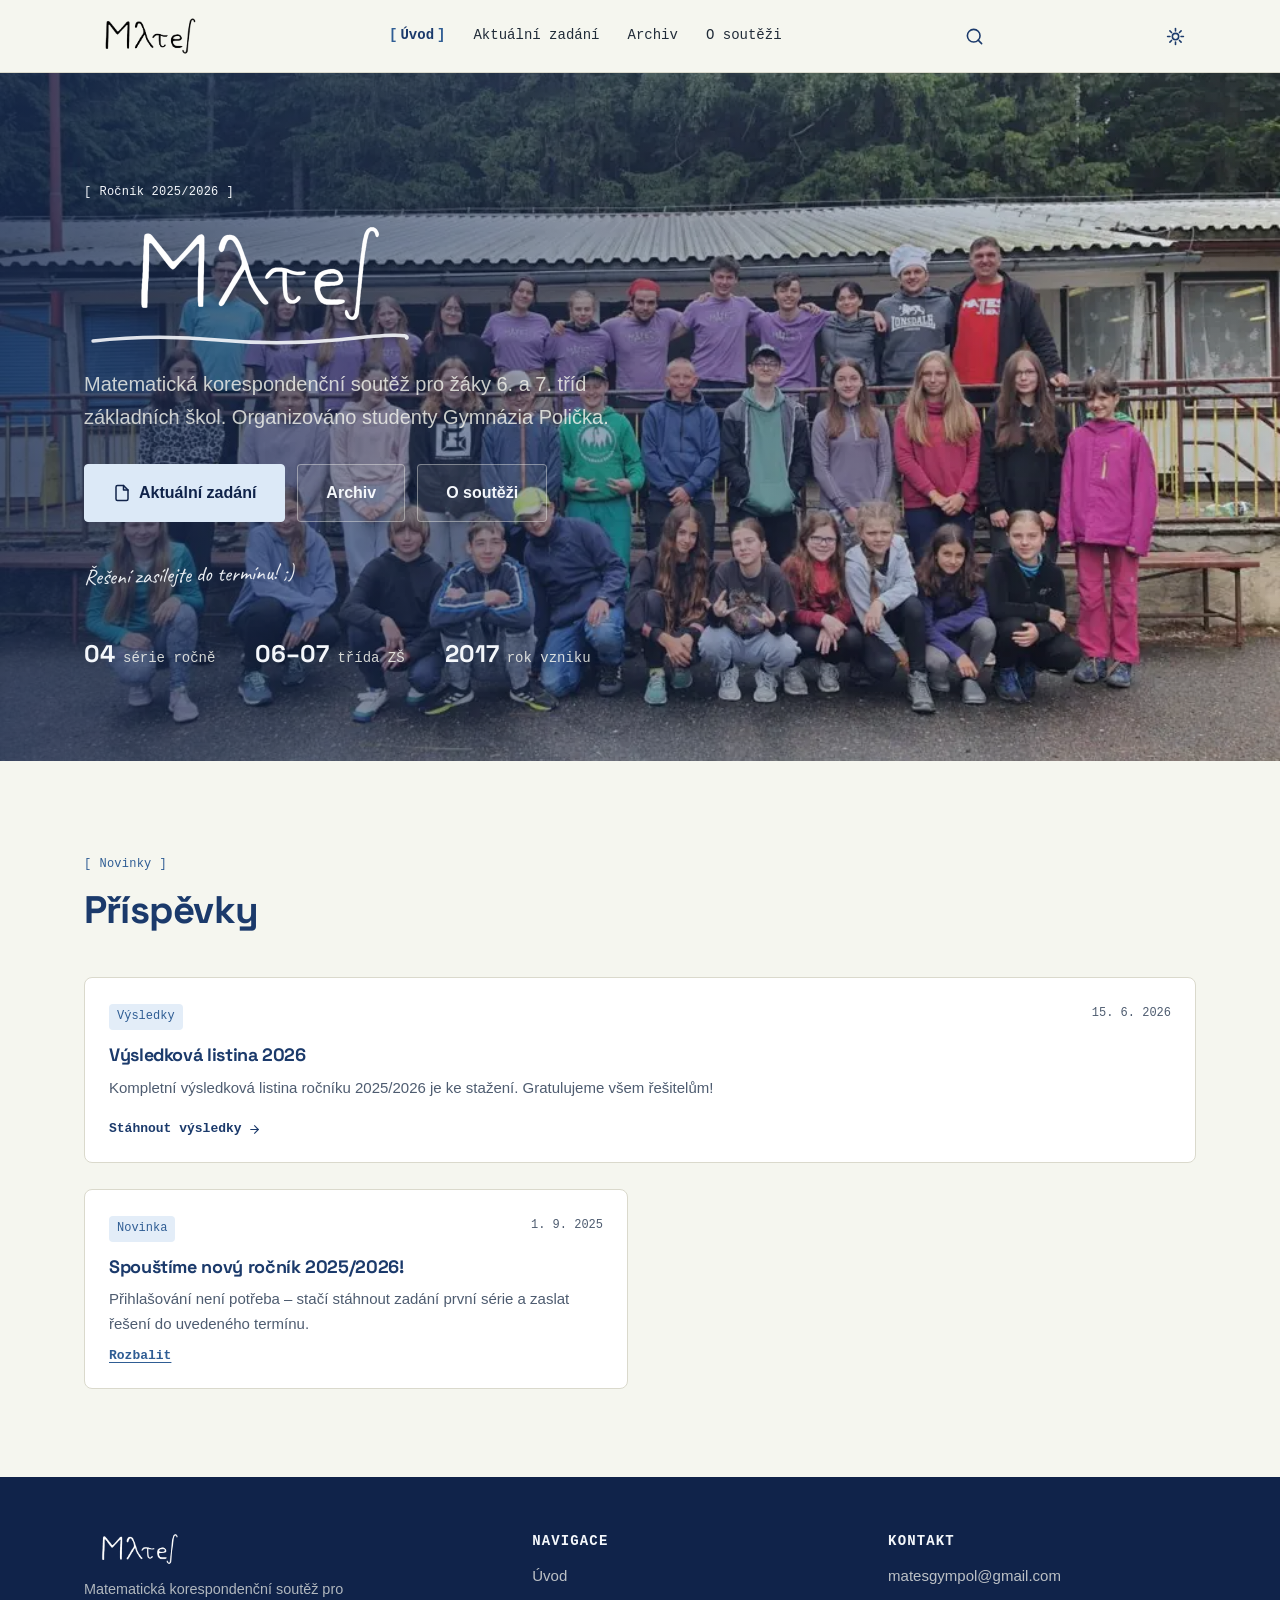
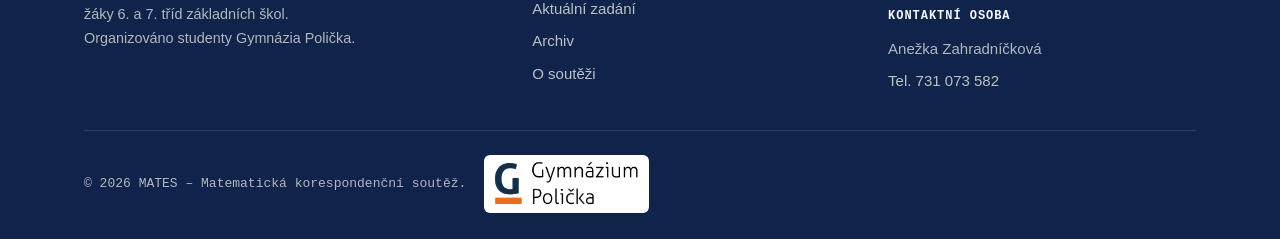
==== commit 1f94fb75: "Add files via upload" ====
--- a/index.html
+++ b/index.html
@@ -5,7 +5,8 @@
 <meta name="viewport" content="width=device-width, initial-scale=1">
 <title>Úvod – MATES | Matematická korespondenční soutěž</title>
 <meta name="description" content="MATES – matematická korespondenční soutěž pro žáky 6. a 7. tříd základních škol, organizovaná studenty Gymnázia Polička.">
-<link rel="icon" href="assets/images/favicon.svg" type="image/svg+xml">
+<link rel="icon" href="assets/images/favicon.png" type="image/png">
+  <link rel="apple-touch-icon" href="assets/images/apple-touch-icon.png">
 <meta name="theme-color" content="#1B3A6B" media="(prefers-color-scheme: light)">
 <meta name="theme-color" content="#0F1729" media="(prefers-color-scheme: dark)">
 <meta property="og:type" content="website">
@@ -17,7 +18,10 @@
 <link rel="preconnect" href="https://fonts.googleapis.com">
 <link rel="preconnect" href="https://fonts.gstatic.com" crossorigin>
 <link href="https://fonts.googleapis.com/css2?family=Space+Grotesk:wght@500;600;700&amp;family=Caveat:wght@600&amp;display=swap" rel="stylesheet">
-<link rel="stylesheet" href="style.css?v=7">
+<link rel="stylesheet" href="style.css?v=8">
+<meta http-equiv="X-Frame-Options" content="SAMEORIGIN">
+<meta http-equiv="Referrer-Policy" content="strict-origin-when-cross-origin">
+<meta name="robots" content="index, follow">
 </head>
 <body>
 
@@ -94,12 +98,6 @@
   <section class="hero" aria-label="Úvodní sekce">
     <div class="hero__bg" id="hero-fotka"></div>
 
-    <!-- Křídové čmáranice (vzorce) -->
-    <svg class="doodle doodle--1" viewBox="0 0 220 44" aria-hidden="true"><text x="4" y="32" font-size="26">x² + y² = r²</text></svg>
-    <svg class="doodle doodle--2" viewBox="0 0 190 44" aria-hidden="true"><text x="4" y="32" font-size="24">f(x) = 2x + 1</text></svg>
-    <svg class="doodle doodle--3" viewBox="0 0 120 44" aria-hidden="true"><text x="4" y="32" font-size="30">∑ n²</text></svg>
-    <svg class="doodle doodle--4" viewBox="0 0 150 44" aria-hidden="true"><text x="4" y="32" font-size="28">π ≈ 3,14</text></svg>
-
     <div class="container">
       <div class="hero__content">
         <span class="eyebrow" id="hero-stav">Ročník 2025/2026 · aktivní</span>
@@ -169,8 +167,8 @@
   </div>
 </footer>
 
-<script src="obsah.js?v=7"></script>
-<script src="main.js?v=7"></script>
-<script src="editor.js?v=7"></script>
+<script src="obsah.js?v=8"></script>
+<script src="main.js?v=8"></script>
+<script src="editor.js?v=8"></script>
 </body>
 </html>
--- a/style.css
+++ b/style.css
@@ -1,8 +1,4 @@
-/* ============================================================================
-   MATES — design system
-   Modrá tabule s bílou křídou na papírovém pozadí.
-   Vzhled (barvy, písma) se mění TADY. Obsah se mění v obsah.js.
-   ============================================================================ */
+/* MATES — styly. Barvy a písma se mění tady, obsah v obsah.js. */
 
 :root {
   color-scheme: light;
@@ -10,7 +6,7 @@
   --ink-2: #10234A;
   --paper: #F5F6EF;
   --paper-2: #ECEEE3;
-  --box: #F2F3ED;   /* jemnější béžová pro řádky a krabice */
+  --box: #F0F1EB;
   --chalk: #F4F7FB;   /* bílá křída (na modré tabuli) */
   --chalk-deep: #2F5D94; /* ocelová modř (na světlém pozadí) */
   --coral: #C6512F;
@@ -51,14 +47,14 @@
   --ease: cubic-bezier(0.4, 0, 0.2, 1);
 }
 
-/* ---------- Tmavý režim (přepínač v menu / dle systému) ---------- */
+/* Tmavý režim */
 [data-theme="dark"] {
   color-scheme: dark;
   --ink: #DCE5F1;
   --ink-2: #0A111F;
   --paper: #0F1729;
   --paper-2: #16213A;
-  --box: #1B2845;   /* řádky světlejší než karta → oddělené */
+  --box: #1D2B48;
   --chalk: #F4F7FB;
   --chalk-deep: #8FB4E0;
   --coral: #E37E5A;
@@ -80,12 +76,13 @@
 [data-theme="dark"] .btn-chalk:hover { color: var(--chalk); }
 [data-theme="dark"] .skip-link { color: var(--ink-2); }
 [data-theme="dark"] .info-item__logo, [data-theme="dark"] .footer-school-logo img { background: #fff; }
-[data-theme="dark"] .tape { background: rgba(154,195,235,0.25); }
-[data-theme="dark"] .archiv-link { border: 1px solid var(--line); }
+
+[data-theme="dark"] .archiv-link { border-color: var(--line); }
+[data-theme="dark"] a.archiv-link:hover { border-color: var(--chalk-deep); background: var(--blue-50); }
 [data-theme="dark"] .edit-overlay { background: rgba(5,10,20,0.72); }
 @media (max-width: 900px) { .nav .theme-toggle { display: none; } }
 
-/* ---------- Reset ---------- */
+/* Reset */
 *, *::before, *::after { box-sizing: border-box; margin: 0; padding: 0; }
 html { -webkit-font-smoothing: antialiased; scroll-padding-top: 84px; }
 body {
@@ -119,7 +116,7 @@
   * { animation-duration: 0.01ms !important; transition-duration: 0.01ms !important; }
 }
 
-/* ---------- Základní prvky ---------- */
+/* Základní prvky */
 .container { max-width: var(--container); margin: 0 auto; padding: 0 var(--pad); }
 .section { padding: var(--gap-section) 0; }
 .section--alt { background: var(--paper-2); }
@@ -140,7 +137,7 @@
 }
 .skip-link:focus { top: 0; }
 
-/* Štítek v hranatých závorkách — jako zápis rovnice */
+/* Štítek [v závorkách] */
 .eyebrow {
   display: inline-flex; align-items: center; gap: 8px;
   font-family: var(--font-mono); font-size: 0.75rem; font-weight: 500;
@@ -149,16 +146,15 @@
 .eyebrow::before { content: "["; }
 .eyebrow::after { content: "]"; }
 
-/* ---------- Tlačítka ---------- */
+/* Tlačítka */
 .btn {
   display: inline-flex; align-items: center; justify-content: center; gap: 8px;
   padding: 12px 22px; border-radius: var(--radius-sm);
   font-size: 0.9375rem; font-weight: 600;
-  border: 1.5px solid transparent; transition: transform 0.15s var(--ease), background-color 0.15s var(--ease), color 0.15s var(--ease);
+  border: 1.5px solid transparent; transition: opacity 0.15s var(--ease), background-color 0.15s var(--ease), color 0.15s var(--ease);
   white-space: nowrap;
 }
-.btn:hover { transform: translateY(-2px); }
-.btn:active { transform: translateY(0) scale(0.98); }
+.btn:active { opacity: 0.88; }
 .btn-primary { background: var(--ink); color: var(--paper); border-color: var(--ink); }
 .btn-primary:hover { background: var(--ink-2); border-color: var(--ink-2); }
 .btn-chalk { background: var(--blue-100); color: var(--ink-2); border-color: var(--blue-100); }
@@ -171,16 +167,14 @@
 .btn-lg { padding: 15px 28px; font-size: 1rem; }
 .btn-full { width: 100%; }
 
-/* ---------- Chybový pruh (když se pokazí obsah.js) ---------- */
+/* Chybový pruh */
 .chyba {
   background: var(--coral-bg); color: var(--coral);
   border-bottom: 2px solid var(--coral);
   padding: 12px var(--pad); font-size: 0.875rem; font-weight: 600;
 }
 
-/* ============================================================================
-   HLAVIČKA A MENU
-   ============================================================================ */
+/* Hlavička a menu */
 .site-header {
   position: sticky; top: 0; z-index: 1000;
   background: var(--paper);
@@ -188,8 +182,7 @@
   transition: box-shadow 0.25s var(--ease);
 }
 .site-header.is-scrolled { box-shadow: var(--shadow-hdr); }
-/* Poznámka: mobilní menu (drawer) má z-index 1100, overlay 1050,
-   takže vysouvací panel leží NAD hlavičkou a tlačítko zavření je klikací. */
+
 .nav { display: flex; align-items: center; justify-content: space-between; height: 72px; gap: 16px; }
 .nav__brand { display: flex; align-items: center; gap: 10px; font-family: var(--font-display); font-weight: 700; font-size: 1.25rem; color: var(--ink); }
 .nav__logo { height: 38px; width: auto; }
@@ -209,7 +202,7 @@
 .nav__search[aria-expanded="true"] { background: var(--paper-2); color: var(--chalk-deep); border-color: var(--line); }
 .nav__search svg { width: 19px; height: 19px; }
 
-/* Přepínač světlého/tmavého režimu */
+
 .theme-toggle {
   display: inline-flex; align-items: center; justify-content: center;
   width: 40px; height: 40px; border-radius: var(--radius-sm);
@@ -296,9 +289,7 @@
   .mobile-nav__footer .theme-toggle { width: 100%; margin-top: 16px; gap: 8px; border: 1px solid var(--line); background: var(--paper-2); }
 }
 
-/* ============================================================================
-   HERO — úvodní stránka (tabulová modrá s křídovými čmáranicemi)
-   ============================================================================ */
+/* Hero — úvodní stránka */
 .hero {
   position: relative; overflow: hidden; padding: 104px 0 88px;
   background: var(--hero-bg);
@@ -310,7 +301,7 @@
 .hero__bg { position: absolute; inset: 0; background-size: cover; background-position: center; }
 .hero__bg::after {
   content: ""; position: absolute; inset: 0;
-  /* fotka je dobře vidět, text vlevo drží jen mírný přechod */
+
   background: linear-gradient(100deg, rgba(16,35,74,0.78) 0%, rgba(16,35,74,0.42) 45%, rgba(16,35,74,0.04) 100%);
 }
 .hero__content { position: relative; z-index: 2; max-width: 720px; animation: rise 0.6s var(--ease) both; }
@@ -342,7 +333,7 @@
   to { opacity: 1; transform: none; }
 }
 
-/* Křídové čmáranice v hero (matematické vzorce) */
+/* Čmáranice v hero */
 .doodle {
   position: absolute; color: var(--chalk); opacity: 0.16;
   font-family: var(--font-mono); font-weight: 600;
@@ -355,9 +346,7 @@
 .doodle--4 { top: 30%; right: 30%; width: 150px; transform: rotate(4deg); }
 @media (max-width: 900px) { .doodle { display: none; } }
 
-/* ============================================================================
-   HERO vnitřních stránek
-   ============================================================================ */
+/* Hero vnitřních stránek */
 .page-hero {
   position: relative; overflow: hidden; padding: 72px 0 52px;
   background: var(--hero-bg);
@@ -373,30 +362,16 @@
 .page-hero h1 { color: var(--chalk); font-size: clamp(2rem, 4.5vw, 2.9rem); margin-bottom: 10px; }
 .page-hero p { color: rgba(245,246,239,0.78); max-width: 600px; font-size: 1.0625rem; }
 
-/* ============================================================================
-   KARTY
-   ============================================================================ */
-
-/* Pracovní list — karta s perforovaným okrajem a kouskem izolepy */
+/* Karty */
+
+/* Pracovní list — karta s perforovaným okrajem a izolepou */
 .worksheet, .vzkaz, .assignment {
   position: relative; background: var(--white); border: 1px solid var(--line);
-  border-left: 3px dashed var(--chalk-deep);
-  border-radius: 0 var(--radius-md) var(--radius-md) 0;
-}
-.tape {
-  position: absolute; top: -11px; left: 50%; width: 84px; height: 22px;
-  background: rgba(154,195,235,0.45);
-  transform: translateX(-50%) rotate(-2deg);
-  box-shadow: 0 1px 2px rgba(27,58,107,0.08);
-  pointer-events: none;
+  border-radius: var(--radius-md);
 }
 .worksheet {
   padding: 26px 24px 22px; display: flex; flex-direction: column; gap: 0;
-  transform: rotate(-0.35deg);
-  transition: transform 0.22s var(--ease), box-shadow 0.22s var(--ease);
-}
-.worksheet:nth-child(2n) { transform: rotate(0.3deg); }
-.worksheet:hover { transform: rotate(0deg) translateY(-4px); box-shadow: 0 14px 30px rgba(27,58,107,0.1); }
+}
 .worksheet__top { display: flex; justify-content: space-between; align-items: flex-start; gap: 10px; margin-bottom: 14px; }
 .worksheet__tag { font-family: var(--font-mono); font-size: 0.75rem; color: var(--chalk-deep); background: var(--blue-50); padding: 3px 8px; border-radius: var(--radius-sm); white-space: nowrap; }
 .worksheet__date { font-family: var(--font-mono); font-size: 0.75rem; color: var(--text-muted); white-space: nowrap; }
@@ -408,11 +383,11 @@
 
 .card-grid { display: grid; grid-template-columns: repeat(3, 1fr); gap: 26px 24px; }
 
-/* Příspěvky na úvodní stránce: první celý, další dva v řadě */
+
 .posts-grid { display: grid; grid-template-columns: 1fr; gap: 26px 24px; }
 .posts-grid .worksheet--full { grid-column: 1 / -1; }
 .worksheet__excerpt--clamp {
-  display: -webkit-box; -webkit-line-clamp: 3; -webkit-box-orient: vertical; overflow: hidden;
+  display: -webkit-box; -webkit-line-clamp: 3; -webkit-box-orient: vertical; line-clamp: 3; overflow: hidden;
   margin-bottom: 8px;
 }
 .worksheet__toggle {
@@ -435,12 +410,12 @@
 .section__title a { color: inherit; text-decoration: none; }
 .section__title a:hover { color: var(--chalk-deep); text-decoration: underline; text-underline-offset: 4px; }
 
-/* Vyhledávání v mobilním menu */
+
 .mobile-nav__search { margin-bottom: 20px; }
 .mobile-nav__search .search__input { background: var(--white); }
 .mobile-nav__search .search__results { margin-top: 10px; max-height: 40vh; overflow-y: auto; }
 
-/* Vyhledávání — panel pod hlavičkou (lupa v menu) */
+/* Vyhledávání — panel pod hlavičkou */
 .search-panel {
   position: absolute; top: 100%; left: 0; right: 0;
   background: var(--paper); border-bottom: 1px solid var(--line);
@@ -482,22 +457,20 @@
 .search__result a:hover { text-decoration: underline; }
 .search__empty { color: var(--text-muted); font-size: 0.9375rem; }
 
-/* Vzkaz od týmu */
+
 .vzkaz { padding: 40px 36px 34px; max-width: 780px; transform: rotate(-0.4deg); }
 .vzkaz__text { font-size: 1.125rem; line-height: 1.8; margin-bottom: 18px; }
 .vzkaz__podpis { font-family: var(--font-hand); font-size: 1.6rem; color: var(--chalk-deep); margin-bottom: 26px; }
 .vzkaz .btn { margin-top: 4px; }
 
-/* Prázdný stav (zatím žádný obsah) */
+
 .empty-state {
   text-align: center; padding: 40px 24px; background: var(--white);
   border: 1.5px dashed var(--line); border-radius: var(--radius-md);
   color: var(--text-muted); font-size: 0.9375rem;
 }
 
-/* ============================================================================
-   AKTUÁLNÍ ZADÁNÍ
-   ============================================================================ */
+/* Aktuální zadání */
 .assignment { overflow: hidden; max-width: 760px; transform: rotate(-0.3deg); }
 .assignment__head { padding: 30px 32px; border-bottom: 1px solid var(--line); }
 .assignment__label { font-family: var(--font-mono); font-size: 0.8125rem; color: var(--chalk-deep); margin-bottom: 8px; }
@@ -521,9 +494,7 @@
 .assignment__info a { color: var(--ink); font-weight: 600; text-decoration: underline; text-decoration-color: var(--chalk); text-underline-offset: 3px; }
 .assignment__info a:hover { color: var(--chalk-deep); }
 
-/* ============================================================================
-   ARCHIV
-   ============================================================================ */
+/* Archiv */
 .archiv-list { display: flex; flex-direction: column; gap: 12px; max-width: 760px; }
 .archiv-item { background: var(--white); border: 1px solid var(--line); border-radius: var(--radius-md); overflow: hidden; }
 .archiv-toggle {
@@ -534,8 +505,7 @@
 .archiv-chevron { width: 18px; height: 18px; flex-shrink: 0; transition: transform 0.25s var(--ease); }
 .archiv-toggle[aria-expanded="true"] .archiv-chevron { transform: rotate(180deg); }
 
-/* Vysouvací panel bez pevné výšky (grid trik — funguje pro libovolný počet řádků).
-   visibility skrývá obsah i z tabulátoru a čtečky, ne jen vizuálně. */
+/* Vysouvací panel — grid trik, visibility skrývá i z tabulátoru */
 .archiv-panel { display: grid; grid-template-rows: 0fr; visibility: hidden; transition: grid-template-rows 0.3s var(--ease), visibility 0.3s; }
 .archiv-panel.open { grid-template-rows: 1fr; visibility: visible; }
 .archiv-panel__clip { overflow: hidden; min-height: 0; }
@@ -543,15 +513,14 @@
 .archiv-link {
   display: flex; align-items: center; justify-content: space-between; gap: 12px; padding: 12px 14px;
   background: var(--box); border-radius: var(--radius-sm); font-size: 0.9375rem; font-weight: 500; color: var(--ink);
-}
-a.archiv-link:hover { background: var(--blue-50); }
+  border: 1px solid transparent; transition: border-color var(--dur-1) var(--ease);
+}
+a.archiv-link:hover { border-color: var(--chalk-deep); }
 .archiv-link.disabled { color: var(--text-muted); cursor: default; }  .archiv-link .tag { font-family: var(--font-mono); font-size: 0.75rem; color: var(--text-muted); }
   a.archiv-link:hover .tag { color: var(--ink); }
   .archiv-series { display: flex; flex-direction: column; gap: 6px; }
 
-/* ============================================================================
-   O SOUTĚŽI
-   ============================================================================ */
+/* O soutěži */
 .about-grid { display: grid; grid-template-columns: 1.5fr 1fr; gap: 56px; align-items: start; }
 .o-nas h3 { font-size: 1.1875rem; margin: 1.9rem 0 0.7rem; }
 .o-nas h3:first-child { margin-top: 0; }
@@ -569,12 +538,10 @@
 .info-item__logo {
   height: 64px; width: auto; background: #fff;
   border: 1px solid var(--line); border-radius: 6px; padding: 6px 10px;
-  margin-top: 12px; box-shadow: 0 1px 4px rgba(16,35,74,0.10);
-}
-
-/* ============================================================================
-   PATIČKA
-   ============================================================================ */
+  margin-top: 12px;
+}
+
+/* Patička */
 .site-footer { background: var(--ink-2); color: rgba(245,246,239,0.7); padding: 56px 0 28px; }
 .footer-top { display: grid; grid-template-columns: 1.3fr 1fr 1fr; gap: 48px; padding-bottom: 36px; border-bottom: 1px solid rgba(245,246,239,0.12); margin-bottom: 24px; }
 .footer-brand { display: flex; align-items: center; gap: 10px; font-family: var(--font-display); font-weight: 700; font-size: 1.1875rem; color: var(--chalk); margin-bottom: 12px; }
@@ -590,11 +557,9 @@
 .footer-bottom a { color: rgba(245,246,239,0.65); }
 .footer-bottom a:hover { color: var(--chalk); }
 .footer-bottom__group { display: inline-flex; align-items: center; gap: 18px; flex-wrap: wrap; }
-.footer-school-logo img { height: 58px; width: auto; background: #fff; border-radius: 6px; padding: 5px 9px; box-shadow: 0 2px 8px rgba(0,0,0,0.28); display: block; }
-
-/* ============================================================================
-   EDITOVACÍ REŽIM (skrytý, zaheslovaný — viz editor.js)
-   ============================================================================ */
+.footer-school-logo img { height: 58px; width: auto; background: #fff; border-radius: 6px; padding: 5px 9px; display: block; }
+
+/* Editor (skrytý, zaheslovaný) */
 .edit-overlay {
   position: fixed; inset: 0; z-index: 5000;
   background: rgba(16,35,74,0.6);
@@ -634,9 +599,7 @@
 .edit-heslo summary { cursor: pointer; font-family: var(--font-mono); font-size: 0.8rem; color: var(--text-muted); }
 .edit-heslo summary:hover { color: var(--ink); }
 
-/* ============================================================================
-   RESPONSIVE
-   ============================================================================ */
+/* Responzivita */
 @media (max-width: 900px) {
   :root { --gap-section: 64px; }
   .card-grid { grid-template-columns: repeat(2, 1fr); }
@@ -655,9 +618,7 @@
   .assignment__download { flex-direction: column; align-items: stretch; }
   .vzkaz { padding: 32px 26px 28px; }
 
-/* ============================================================================
-   TISK (učitelé tisknou zadání a archiv)
-   ============================================================================ */
+/* Tisk */
 @media print {
   .site-header, .site-footer, .hero, .page-hero, .mobile-nav, .mobile-nav__overlay,
   .skip-link, .search-panel, .theme-toggle, .doodle, .btn { display: none !important; }
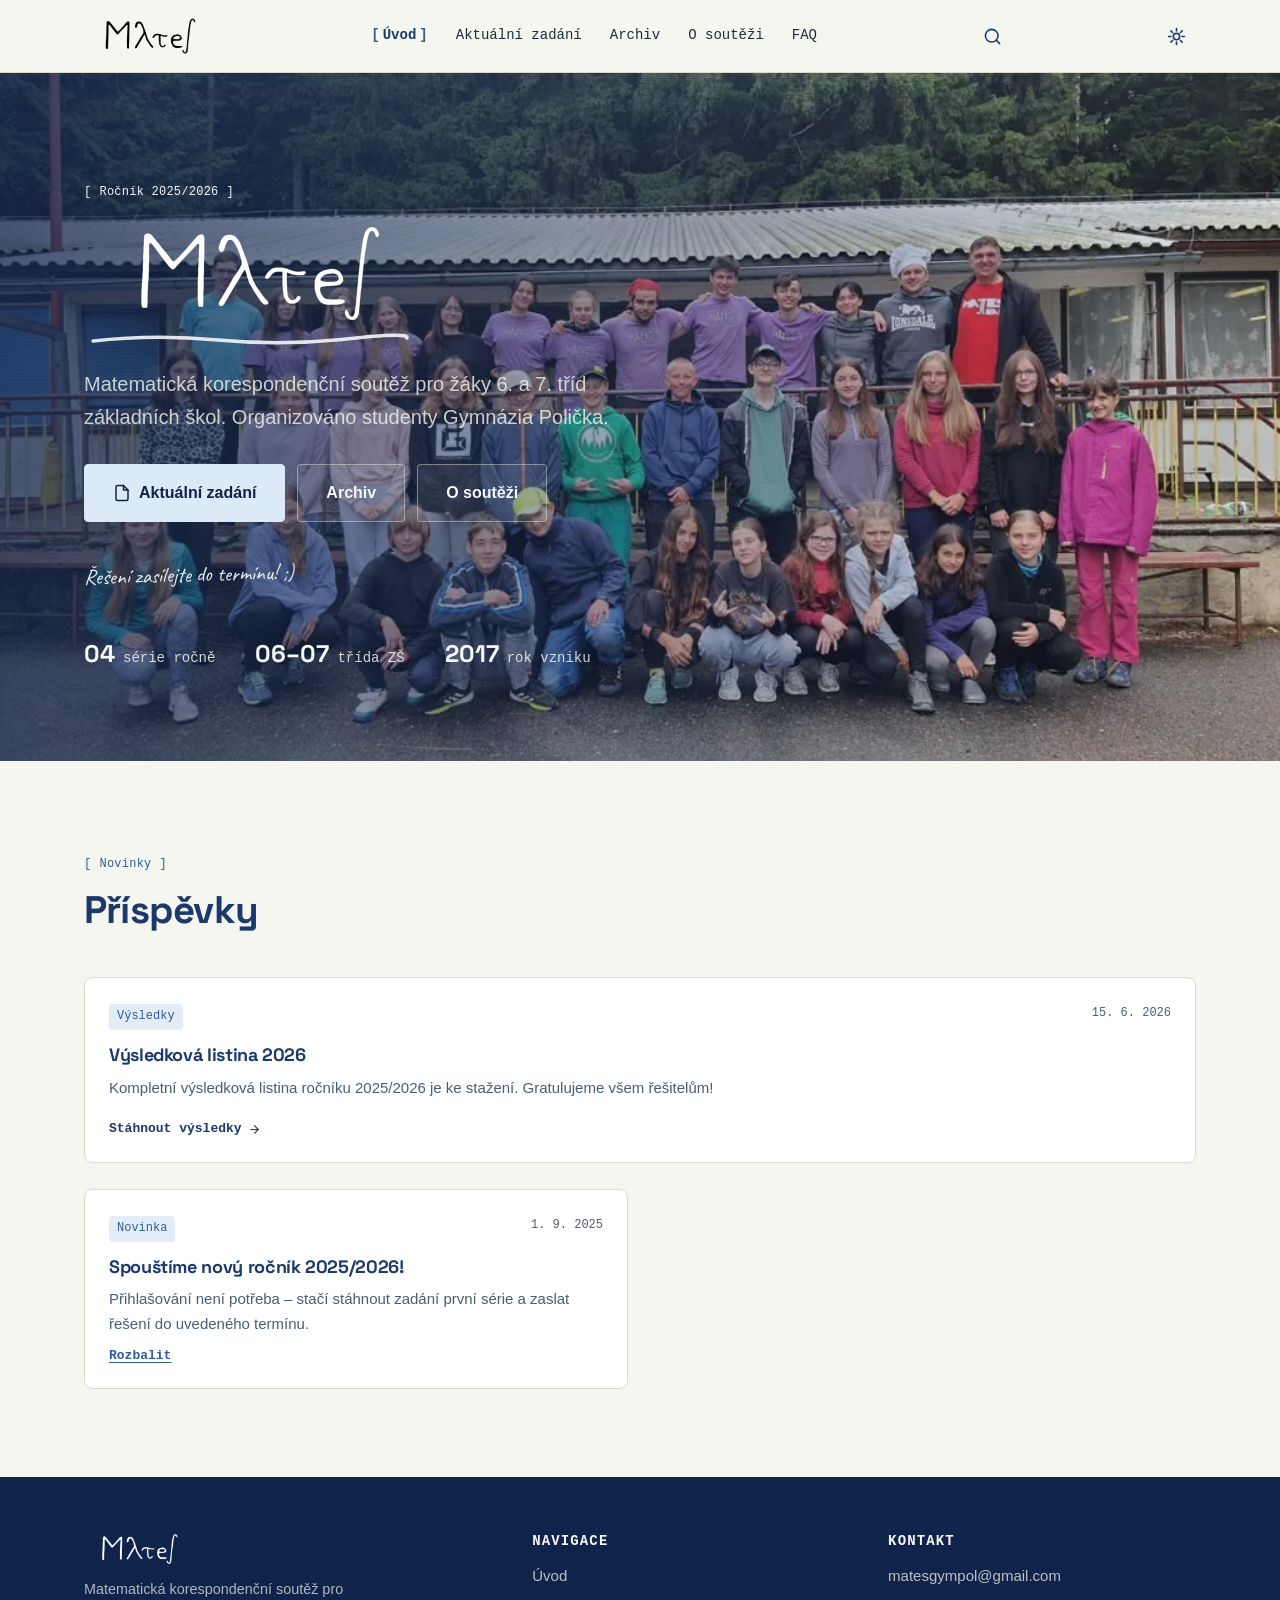
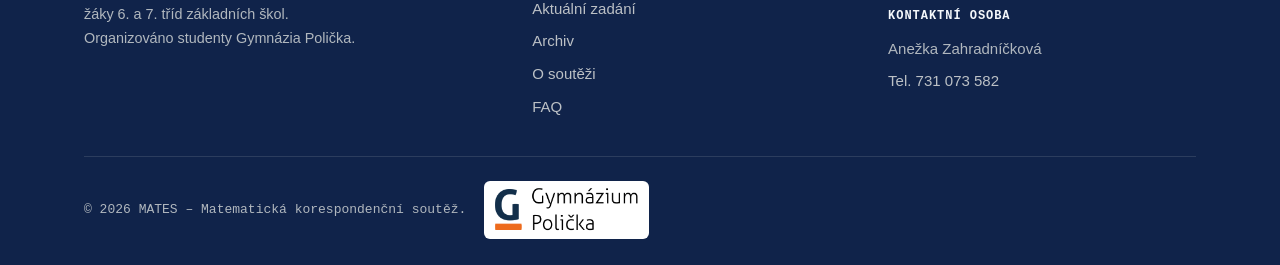
==== commit 6fd24b8b: "Add files via upload" ====
--- a/index.html
+++ b/index.html
@@ -3,24 +3,71 @@
 <head>
 <meta charset="UTF-8">
 <meta name="viewport" content="width=device-width, initial-scale=1">
-<title>Úvod – MATES | Matematická korespondenční soutěž</title>
-<meta name="description" content="MATES – matematická korespondenční soutěž pro žáky 6. a 7. tříd základních škol, organizovaná studenty Gymnázia Polička.">
+<title>MATES – Matematická korespondenční soutěž pro žáky 6. a 7. tříd</title>
+<meta name="description" content="MATES (matesgympolicka) – matematická korespondenční soutěž pro žáky 6. a 7. tříd základních škol. Organizuje Gymnázium Polička. Řešte úlohy, soutěžte s ostatními a rozvíjejte matematické dovednosti.">
+<meta name="keywords" content="matematická soutěž, MATES, matesgympolicka, matesgympol, gympolicka mates, matematická korespondenční soutěž, Gymnázium Polička, matematika pro žáky, matematické úlohy, soutěž ZŠ, matematika 6. třída, matematika 7. třída, Polička matematika, matematická olympiáda, korespondenční soutěž, matematika ke stažení, matematické příklady, matematika pro děti, soutěž z matematiky, matematická hádanka, logické úlohy">
+<link rel="canonical" href="https://matesgympolicka.me/">
+<link rel="alternate" hreflang="cs" href="https://matesgympolicka.me/">
 <link rel="icon" href="assets/images/favicon.png" type="image/png">
-  <link rel="apple-touch-icon" href="assets/images/apple-touch-icon.png">
+<link rel="apple-touch-icon" href="assets/images/apple-touch-icon.png">
 <meta name="theme-color" content="#1B3A6B" media="(prefers-color-scheme: light)">
 <meta name="theme-color" content="#0F1729" media="(prefers-color-scheme: dark)">
 <meta property="og:type" content="website">
-<meta property="og:title" content="Úvod – MATES | Matematická korespondenční soutěž">
-<meta property="og:description" content="MATES – matematická korespondenční soutěž pro žáky 6. a 7. tříd základních škol, organizovaná studenty Gymnázia Polička.">
-<meta property="og:image" content="assets/images/back1.webp">
+<meta property="og:title" content="MATES – Matematická korespondenční soutěž pro žáky 6. a 7. tříd">
+<meta property="og:description" content="Matematická korespondenční soutěž pro žáky 6. a 7. tříd základních škol. Řešte úlohy, soutěžte s ostatními a rozvíjejte své matematické dovednosti.">
+<meta property="og:image" content="https://matesgympolicka.me/assets/images/back1.webp">
+<meta property="og:url" content="https://matesgympolicka.me/">
+<meta property="og:locale" content="cs_CZ">
+<meta property="og:site_name" content="MATES – Matematická korespondenční soutěž">
+<meta name="twitter:card" content="summary_large_image">
+<meta name="twitter:title" content="MATES – Matematická korespondenční soutěž pro žáky 6. a 7. tříd">
+<meta name="twitter:description" content="Matematická korespondenční soutěž pro žáky 6. a 7. tříd základních škol. Řešte úlohy, soutěžte s ostatními a rozvíjejte své matematické dovednosti.">
+<meta name="twitter:image" content="https://matesgympolicka.me/assets/images/back1.webp">
 <link rel="preload" as="image" href="assets/images/back1.webp">
+<script type="application/ld+json">
+{
+  "@context": "https://schema.org",
+  "@type": "EducationalOrganization",
+  "name": "MATES – Matematická korespondenční soutěž",
+  "description": "Matematická korespondenční soutěž pro žáky 6. a 7. tříd základních škol",
+  "url": "https://matesgympolicka.me/",
+  "logo": "https://matesgympolicka.me/assets/images/logo.webp",
+  "parentOrganization": {
+    "@type": "EducationalOrganization",
+    "name": "Gymnázium Polička",
+    "url": "https://www.gympolicka.cz"
+  },
+  "contactPoint": {
+    "@type": "ContactPoint",
+    "email": "matesgympol@gmail.com",
+    "telephone": "+420-731-073-582",
+    "contactType": "customer service",
+    "availableLanguage": "Czech"
+  },
+  "sameAs": []
+}
+</script>
+
+<script type="application/ld+json">
+{
+  "@context": "https://schema.org",
+  "@type": "WebSite",
+  "name": "MATES – Matematická korespondenční soutěž",
+  "url": "https://matesgympolicka.me/",
+  "description": "Matematická korespondenční soutěž pro žáky 6. a 7. tříd základních škol",
+  "inLanguage": "cs",
+  "potentialAction": {
+    "@type": "SearchAction",
+    "target": "https://matesgympolicka.me/vsechny-prispevky/?q={search_term_string}",
+    "query-input": "required name=search_term_string"
+  }
+}
+</script>
 <script>(function(){var t=null;try{t=localStorage.getItem("mates-theme")}catch(e){}if(t!=="light"&&t!=="dark"){t=window.matchMedia&&matchMedia("(prefers-color-scheme: dark)").matches?"dark":"light"}document.documentElement.setAttribute("data-theme",t)})();</script>
 <link rel="preconnect" href="https://fonts.googleapis.com">
 <link rel="preconnect" href="https://fonts.gstatic.com" crossorigin>
-<link href="https://fonts.googleapis.com/css2?family=Space+Grotesk:wght@500;600;700&amp;family=Caveat:wght@600&amp;display=swap" rel="stylesheet">
+<link href="https://fonts.googleapis.com/css2?family=Space+Grotesk:wght@500;600;700&family=Caveat:wght@600&display=swap" rel="stylesheet">
 <link rel="stylesheet" href="style.css?v=8">
-<meta http-equiv="X-Frame-Options" content="SAMEORIGIN">
-<meta http-equiv="Referrer-Policy" content="strict-origin-when-cross-origin">
 <meta name="robots" content="index, follow">
 </head>
 <body>
@@ -32,20 +79,21 @@
 <header class="site-header" role="banner">
   <div class="container">
     <div class="nav">
-      <a href="index.html" class="nav__brand" aria-label="MATES – Přejít na úvodní stránku">
-        <img class="nav__logo" src="assets/images/logo.webp" alt="" aria-hidden="true">
+      <a href="/" class="nav__brand" aria-label="MATES – Přejít na úvodní stránku">
+        <img loading="lazy" class="nav__logo" src="assets/images/logo.webp" alt="" aria-hidden="true">
       </a>
 
-      <button class="nav__toggle" aria-controls="mobile-navigation" aria-expanded="false" aria-label="Otevřít menu">
+      <button type="button" class="nav__toggle" aria-controls="mobile-navigation" aria-expanded="false" aria-label="Otevřít menu">
         <span></span><span></span><span></span>
       </button>
 
       <nav aria-label="Hlavní navigace">
         <ul class="nav__menu">
-          <li><a href="index.html" class="nav__link is-active" aria-current="page">Úvod</a></li>
-          <li><a href="aktualni-zadani.html" class="nav__link">Aktuální zadání</a></li>
-          <li><a href="archiv.html" class="nav__link">Archiv</a></li>
-          <li><a href="o-soutezi.html" class="nav__link">O soutěži</a></li>
+          <li><a href="/" class="nav__link is-active" aria-current="page">Úvod</a></li>
+          <li><a href="/aktualni-zadani" class="nav__link">Aktuální zadání</a></li>
+          <li><a href="/archiv" class="nav__link">Archiv</a></li>
+          <li><a href="/o-soutezi" class="nav__link">O soutěži</a></li>
+          <li><a href="/faq" class="nav__link">FAQ</a></li>
         </ul>
       </nav>
 
@@ -65,7 +113,7 @@
 
 <nav id="mobile-navigation" class="mobile-nav" aria-label="Mobilní navigace" aria-hidden="true">
   <div class="mobile-nav__header">
-    <button class="mobile-nav__close" aria-label="Zavřít menu">
+    <button type="button" class="mobile-nav__close" aria-label="Zavřít menu">
       <svg xmlns="http://www.w3.org/2000/svg" width="22" height="22" viewBox="0 0 24 24" fill="none" stroke="currentColor" stroke-width="2" stroke-linecap="round" stroke-linejoin="round"><line x1="18" y1="6" x2="6" y2="18"/><line x1="6" y1="6" x2="18" y2="18"/></svg>
     </button>
   </div>
@@ -75,10 +123,11 @@
       <div class="search__results" id="mobile-search-results" hidden></div>
     </div>
     <ul class="mobile-nav__list">
-      <li><a href="index.html" class="is-active" aria-current="page">Úvod</a></li>
-      <li><a href="aktualni-zadani.html">Aktuální zadání</a></li>
-      <li><a href="archiv.html">Archiv</a></li>
-      <li><a href="o-soutezi.html">O soutěži</a></li>
+      <li><a href="/" class="is-active" aria-current="page">Úvod</a></li>
+      <li><a href="/aktualni-zadani">Aktuální zadání</a></li>
+      <li><a href="/archiv">Archiv</a></li>
+      <li><a href="/o-soutezi">O soutěži</a></li>
+      <li><a href="/faq">FAQ</a></li>
     </ul>
   </div>
   <div class="mobile-nav__footer">
@@ -107,12 +156,12 @@
         </svg>
         <p class="hero__subtitle" id="hero-podtitulek"></p>
         <div class="hero__actions">
-          <a href="aktualni-zadani.html" class="btn btn-chalk btn-lg">
+          <a href="/aktualni-zadani" class="btn btn-chalk btn-lg">
             <svg xmlns="http://www.w3.org/2000/svg" width="18" height="18" viewBox="0 0 24 24" fill="none" stroke="currentColor" stroke-width="2" stroke-linecap="round" stroke-linejoin="round"><path d="M14 2H6a2 2 0 0 0-2 2v16a2 2 0 0 0 2 2h12a2 2 0 0 0 2-2V8z"/><polyline points="14 2 14 8 20 8"/></svg>
             Aktuální zadání
           </a>
-          <a href="archiv.html" class="btn btn-ghost btn-lg">Archiv</a>
-          <a href="o-soutezi.html" class="btn btn-ghost btn-lg">O soutěži</a>
+          <a href="/archiv" class="btn btn-ghost btn-lg">Archiv</a>
+          <a href="/o-soutezi" class="btn btn-ghost btn-lg">O soutěži</a>
         </div>
         <p class="hero__note" id="hero-poznamka" hidden></p>
         <div class="hero__stats" id="hero-statistiky"></div>
@@ -124,9 +173,12 @@
     <div class="container">
       <div class="section__head">
         <span class="eyebrow">Novinky</span>
-        <h2 class="section__title"><a href="vsechny-prispevky.html">Příspěvky</a></h2>
-      </div>
-      <div class="posts-grid" id="posts-grid"></div>
+        <h2 class="section__title"><a href="/vsechny-prispevky">Příspěvky</a></h2>
+      </div>
+      <div class="posts-grid" id="posts-grid" aria-live="polite" aria-busy="true">
+      <div class="skeleton--card"><div class="skeleton skeleton--title"></div><div class="skeleton skeleton--text"></div><div class="skeleton skeleton--text" style="width:60%"></div></div>
+      <div class="skeleton--card"><div class="skeleton skeleton--title"></div><div class="skeleton skeleton--text"></div></div>
+      <div class="skeleton--card"><div class="skeleton skeleton--title"></div><div class="skeleton skeleton--text"></div></div></div>
     </div>
   </section>
 
@@ -136,16 +188,17 @@
   <div class="container">
     <div class="footer-top">
       <div>
-        <div class="footer-brand"><img class="footer-logo" src="assets/images/logo-white.webp" alt="" aria-hidden="true"></div>
+        <div class="footer-brand"><img loading="lazy" class="footer-logo" src="assets/images/logo-white.webp" alt="" aria-hidden="true"></div>
         <p class="footer-desc">Matematická korespondenční soutěž pro žáky 6. a 7. tříd základních škol. Organizováno studenty Gymnázia Polička.</p>
       </div>
       <div>
         <h4 class="footer-heading">Navigace</h4>
         <nav class="footer-links" aria-label="Patička navigace">
-          <a href="index.html">Úvod</a>
-          <a href="aktualni-zadani.html">Aktuální zadání</a>
-          <a href="archiv.html">Archiv</a>
-          <a href="o-soutezi.html">O soutěži</a>
+          <a href="/">Úvod</a>
+          <a href="/aktualni-zadani">Aktuální zadání</a>
+          <a href="/archiv">Archiv</a>
+          <a href="/o-soutezi">O soutěži</a>
+          <a href="/faq">FAQ</a>
         </nav>
       </div>
       <div>
@@ -161,7 +214,7 @@
     <div class="footer-bottom">
       <span class="footer-bottom__group">
         <span>&copy; <span data-z="rok-letos">2026</span> MATES – Matematická korespondenční soutěž.</span>
-        <a class="footer-school-logo" href="https://www.gympolicka.cz" target="_blank" rel="noopener" aria-label="Gymnázium Polička – web školy"><img src="assets/images/skola-logo.webp" alt="Gymnázium Polička"></a>
+        <a class="footer-school-logo" href="https://www.gympolicka.cz" target="_blank" rel="noopener" aria-label="Gymnázium Polička – web školy"><img loading="lazy" src="assets/images/skola-logo.webp" alt="Gymnázium Polička"></a>
       </span>
     </div>
   </div>
--- a/style.css
+++ b/style.css
@@ -301,7 +301,6 @@
 .hero__bg { position: absolute; inset: 0; background-size: cover; background-position: center; }
 .hero__bg::after {
   content: ""; position: absolute; inset: 0;
-
   background: linear-gradient(100deg, rgba(16,35,74,0.78) 0%, rgba(16,35,74,0.42) 45%, rgba(16,35,74,0.04) 100%);
 }
 .hero__content { position: relative; z-index: 2; max-width: 720px; animation: rise 0.6s var(--ease) both; }
@@ -371,6 +370,12 @@
 }
 .worksheet {
   padding: 26px 24px 22px; display: flex; flex-direction: column; gap: 0;
+  transition: transform 0.2s var(--ease), box-shadow 0.2s var(--ease), border-color 0.2s var(--ease);
+}
+.worksheet:hover {
+  transform: translateY(-2px);
+  box-shadow: 0 8px 24px rgba(16,35,74,0.1);
+  border-color: var(--chalk-deep);
 }
 .worksheet__top { display: flex; justify-content: space-between; align-items: flex-start; gap: 10px; margin-bottom: 14px; }
 .worksheet__tag { font-family: var(--font-mono); font-size: 0.75rem; color: var(--chalk-deep); background: var(--blue-50); padding: 3px 8px; border-radius: var(--radius-sm); white-space: nowrap; }
@@ -496,7 +501,8 @@
 
 /* Archiv */
 .archiv-list { display: flex; flex-direction: column; gap: 12px; max-width: 760px; }
-.archiv-item { background: var(--white); border: 1px solid var(--line); border-radius: var(--radius-md); overflow: hidden; }
+.archiv-item { background: var(--white); border: 1px solid var(--line); border-radius: var(--radius-md); overflow: hidden; transition: box-shadow 0.2s var(--ease); }
+.archiv-item:hover { box-shadow: 0 4px 16px rgba(16,35,74,0.08); }
 .archiv-toggle {
   width: 100%; display: flex; align-items: center; justify-content: space-between; gap: 12px;
   padding: 20px 24px; font-family: var(--font-display); font-weight: 700; font-size: 1.0625rem; color: var(--ink);
@@ -554,7 +560,7 @@
 .footer-links span { font-size: 0.9375rem; }
 .footer-links .footer-subhead { font-family: var(--font-mono); font-size: 0.75rem; font-weight: 600; color: var(--chalk); text-transform: uppercase; letter-spacing: 0.08em; margin-top: 10px; margin-bottom: 2px; }
 .footer-bottom { display: flex; justify-content: space-between; align-items: center; gap: 16px; flex-wrap: wrap; font-size: 0.8125rem; font-family: var(--font-mono); }
-.footer-bottom a { color: rgba(245,246,239,0.65); }
+.footer-bottom a { color: rgba(245,246,239,0.78); }
 .footer-bottom a:hover { color: var(--chalk); }
 .footer-bottom__group { display: inline-flex; align-items: center; gap: 18px; flex-wrap: wrap; }
 .footer-school-logo img { height: 58px; width: auto; background: #fff; border-radius: 6px; padding: 5px 9px; display: block; }
@@ -617,6 +623,62 @@
   .footer-top { grid-template-columns: 1fr; gap: 26px; }
   .assignment__download { flex-direction: column; align-items: stretch; }
   .vzkaz { padding: 32px 26px 28px; }
+}
+
+/* Loading skeleton */
+@keyframes shimmer {
+  0% { background-position: -200px 0; }
+  100% { background-position: 200px 0; }
+}
+.skeleton {
+  background: var(--paper-2);
+  background-image: linear-gradient(90deg, var(--paper-2) 0px, rgba(255,255,255,0.4) 40px, var(--paper-2) 80px);
+  background-size: 200px 100%;
+  background-repeat: no-repeat;
+  animation: shimmer 1.5s infinite linear;
+  border-radius: var(--radius-sm);
+}
+.skeleton--text { height: 1rem; margin-bottom: 8px; width: 80%; }
+.skeleton--title { height: 1.4rem; margin-bottom: 12px; width: 60%; }
+.skeleton--card {
+  padding: 26px 24px 22px;
+  border: 1px solid var(--line);
+  border-radius: var(--radius-md);
+  background: var(--white);
+}
+
+/* FAQ */
+.faq-list { max-width: 760px; display: flex; flex-direction: column; gap: 8px; }
+.faq-item {
+  background: var(--white); border: 1px solid var(--line);
+  border-radius: var(--radius-md); overflow: hidden;
+  transition: box-shadow 0.2s var(--ease);
+}
+.faq-item:hover { box-shadow: 0 4px 16px rgba(16,35,74,0.08); }
+.faq-item__q {
+  display: flex; align-items: center; justify-content: space-between;
+  padding: 18px 22px; cursor: pointer;
+  font-family: var(--font-display); font-weight: 600; font-size: 1rem;
+  color: var(--ink); list-style: none;
+}
+.faq-item__q::-webkit-details-marker { display: none; }
+.faq-item__q::after {
+  content: "+"; font-family: var(--font-mono); font-size: 1.25rem;
+  font-weight: 700; color: var(--chalk-deep); transition: transform 0.2s var(--ease);
+  flex-shrink: 0; margin-left: 12px;
+}
+.faq-item[open] .faq-item__q::after { transform: rotate(45deg); }
+.faq-item__q:hover { color: var(--chalk-deep); }
+.faq-item__a {
+  padding: 0 22px 20px; color: var(--text-muted); font-size: 0.9375rem;
+  line-height: 1.7;
+}
+.faq-item__a p { margin-bottom: 0.75rem; }
+.faq-item__a p:last-child { margin-bottom: 0; }
+.faq-item__a ul { padding-left: 1.5em; margin-bottom: 0.75rem; }
+.faq-item__a li { margin-bottom: 0.35rem; }
+.faq-item__a a { color: var(--ink); font-weight: 600; text-decoration: underline; text-decoration-color: var(--chalk); text-underline-offset: 3px; }
+.faq-item__a a:hover { color: var(--chalk-deep); }
 
 /* Tisk */
 @media print {
@@ -629,4 +691,3 @@
   .archiv-chevron { display: none; }
   a[href^="assets/"]::after { content: " (" attr(href) ")"; font-family: var(--font-mono); font-size: 0.75em; color: #555; }
 }
-}
